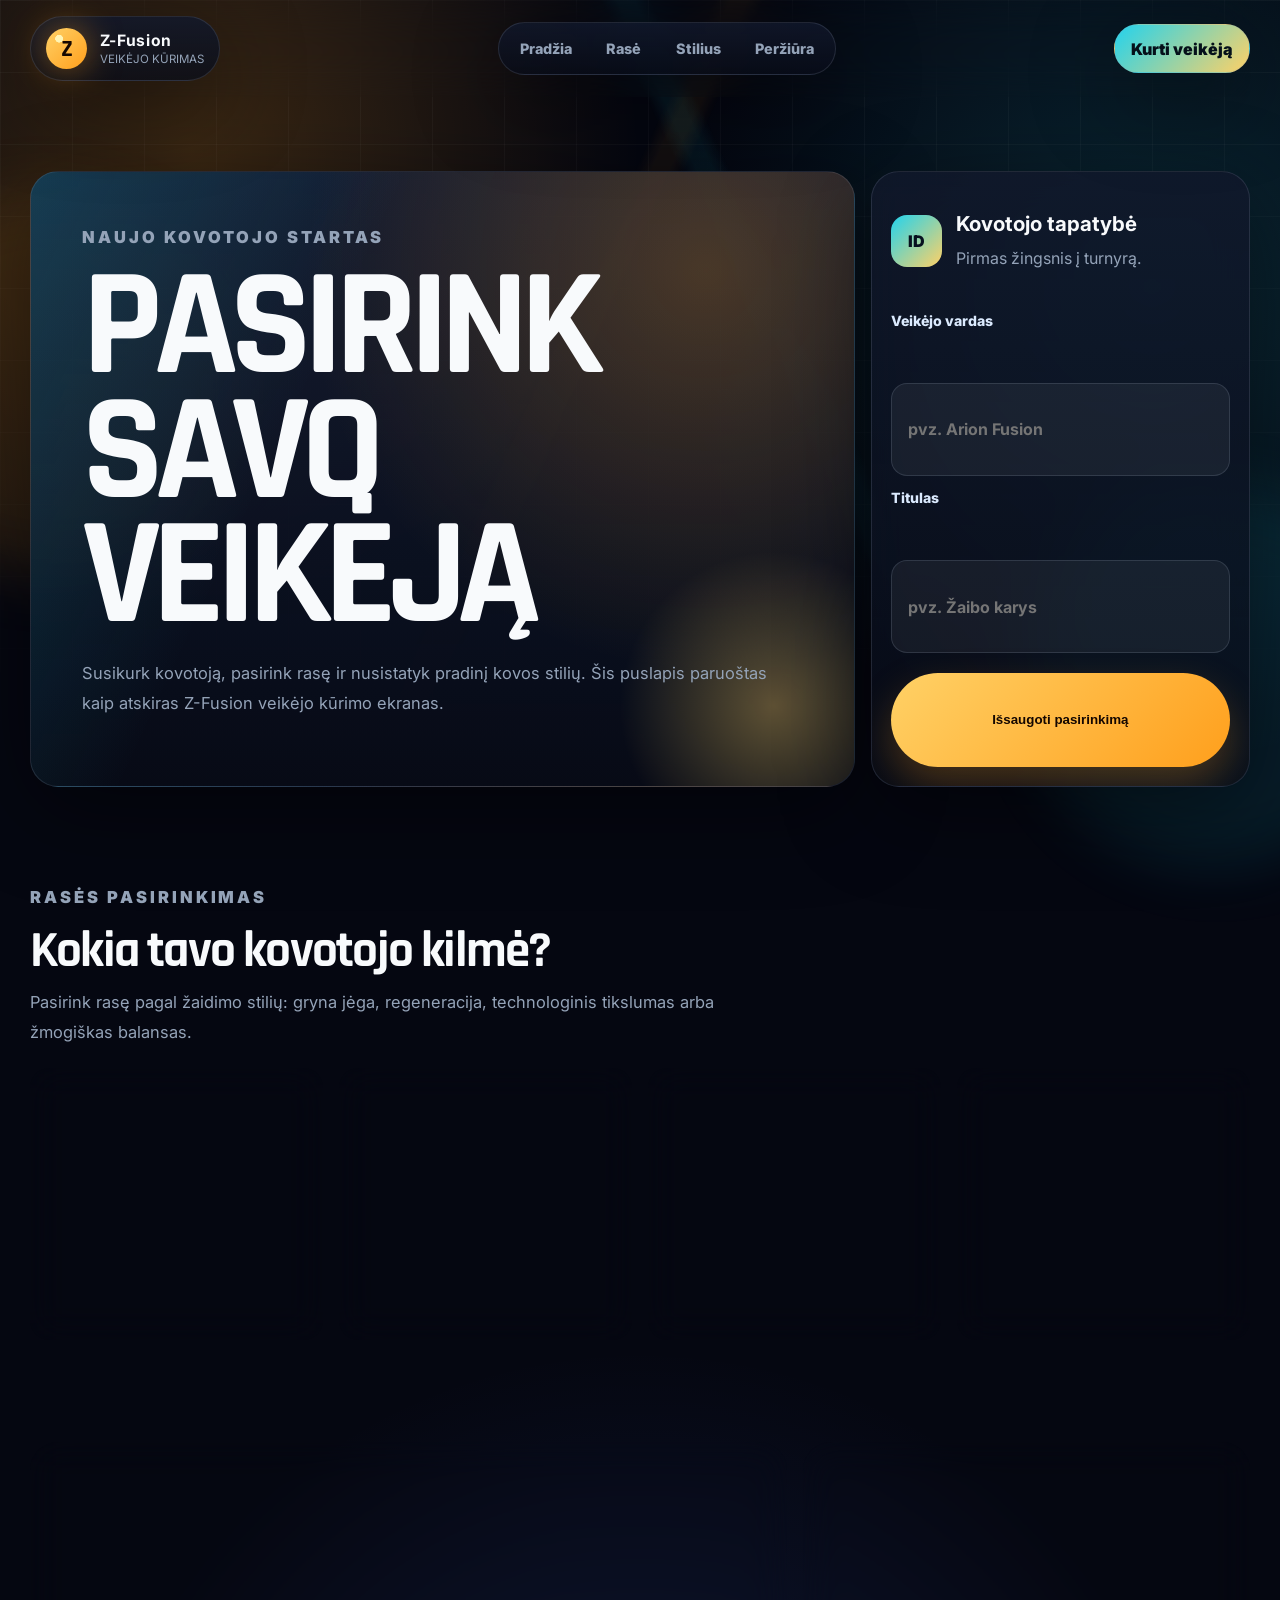
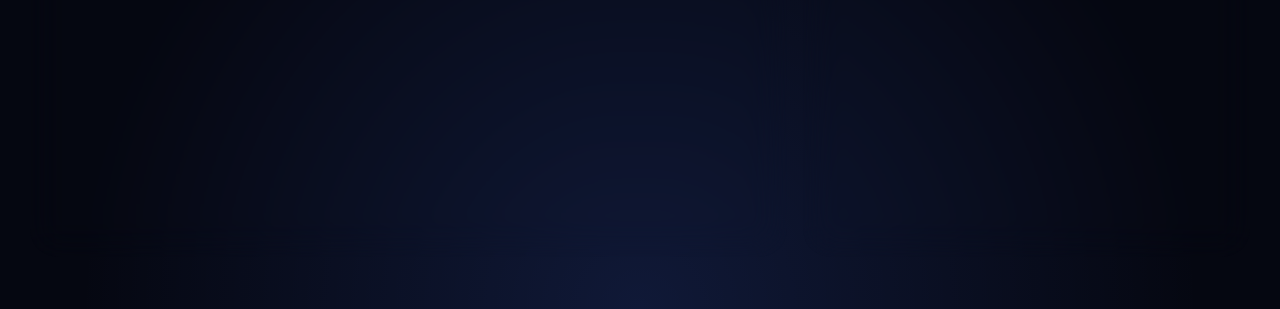
==== character.html @ c88808b3 "Add character selection page Co-authored-by: Adrijuszxc17 <Adrijuszxc17@users.noreply.github.com>" ====
<!DOCTYPE html>
<html lang="lt">
<head>
  <meta charset="UTF-8">
  <meta name="viewport" content="width=device-width, initial-scale=1.0">
  <title>Z-Fusion | Veikėjo pasirinkimas</title>
  <link rel="preconnect" href="https://fonts.googleapis.com">
  <link rel="preconnect" href="https://fonts.gstatic.com" crossorigin>
  <link href="https://fonts.googleapis.com/css2?family=Inter:wght@400;500;600;700;800;900&family=Rajdhani:wght@500;600;700&display=swap" rel="stylesheet">
  <link rel="stylesheet" href="styles.css">
</head>
<body>
  <div class="background-grid" aria-hidden="true"></div>
  <div class="energy-cloud energy-cloud-one" aria-hidden="true"></div>
  <div class="energy-cloud energy-cloud-two" aria-hidden="true"></div>

  <header class="topbar">
    <a class="brand" href="index.html" aria-label="Grįžti į Z-Fusion pradžią">
      <span class="brand-mark">Z</span>
      <span>
        <strong>Z-Fusion</strong>
        <small>Veikėjo kūrimas</small>
      </span>
    </a>

    <nav class="nav" aria-label="Veikėjo puslapio navigacija">
      <a href="index.html">Pradžia</a>
      <a href="#race">Rasė</a>
      <a href="#style">Stilius</a>
      <a href="#preview">Peržiūra</a>
    </nav>

    <a class="topbar-action" href="#race">Kurti veikėją</a>
  </header>

  <main>
    <section class="character-hero">
      <div class="character-copy">
        <p class="label">Naujo kovotojo startas</p>
        <h1>Pasirink savo veikėją</h1>
        <p>
          Susikurk kovotoją, pasirink rasę ir nusistatyk pradinį kovos stilių.
          Šis puslapis paruoštas kaip atskiras Z-Fusion veikėjo kūrimo ekranas.
        </p>
      </div>

      <form class="identity-card" action="#" method="post">
        <div class="form-heading">
          <span class="form-icon">ID</span>
          <div>
            <h3>Kovotojo tapatybė</h3>
            <p>Pirmas žingsnis į turnyrą.</p>
          </div>
        </div>

        <label for="fighter-name">Veikėjo vardas</label>
        <input id="fighter-name" name="fighter-name" type="text" placeholder="pvz. Arion Fusion" autocomplete="off">

        <label for="fighter-title">Titulas</label>
        <input id="fighter-title" name="fighter-title" type="text" placeholder="pvz. Žaibo karys" autocomplete="off">

        <button class="button button-primary" type="submit">Išsaugoti pasirinkimą</button>
      </form>
    </section>

    <section id="race" class="character-section">
      <div class="section-title compact">
        <p class="label">Rasės pasirinkimas</p>
        <h2>Kokia tavo kovotojo kilmė?</h2>
        <p>
          Pasirink rasę pagal žaidimo stilių: gryna jėga, regeneracija,
          technologinis tikslumas arba žmogiškas balansas.
        </p>
      </div>

      <div class="race-grid">
        <label class="choice-card saiyan-card">
          <input type="radio" name="race" value="saiyan" checked>
          <span class="choice-mark">S</span>
          <strong>Saiyan</strong>
          <small>Didelė galia, transformacijos ir agresyvus puolimas.</small>
        </label>

        <label class="choice-card namek-card">
          <input type="radio" name="race" value="namek">
          <span class="choice-mark">N</span>
          <strong>Namek</strong>
          <small>Regeneracija, strategija ir stabilus energijos valdymas.</small>
        </label>

        <label class="choice-card android-card">
          <input type="radio" name="race" value="android">
          <span class="choice-mark">A</span>
          <strong>Android</strong>
          <small>Technologinis tikslumas, ištvermė ir šaltas skaičiavimas.</small>
        </label>

        <label class="choice-card human-card">
          <input type="radio" name="race" value="human">
          <span class="choice-mark">H</span>
          <strong>Human</strong>
          <small>Balansas, greitas tobulėjimas ir lankstus kovos stilius.</small>
        </label>
      </div>
    </section>

    <section id="style" class="character-section split-section">
      <article class="style-panel">
        <div class="card-heading">
          <div>
            <p class="label">Kovos stilius</p>
            <h2>Pasirink taktiką</h2>
          </div>
          <span class="pill">Start build</span>
        </div>

        <div class="style-list">
          <label>
            <input type="radio" name="combat-style" value="power" checked>
            <span>
              <strong>Power striker</strong>
              <small>Maksimali žala ir greitas varžovo spaudimas.</small>
            </span>
          </label>

          <label>
            <input type="radio" name="combat-style" value="speed">
            <span>
              <strong>Speed breaker</strong>
              <small>Greitos atakos, išsisukimai ir kombinuoti smūgiai.</small>
            </span>
          </label>

          <label>
            <input type="radio" name="combat-style" value="energy">
            <span>
              <strong>Ki controller</strong>
              <small>Energijos bangos, apsauga ir tolimos distancijos kova.</small>
            </span>
          </label>
        </div>
      </article>

      <article id="preview" class="preview-panel">
        <p class="label">Profilio peržiūra</p>
        <div class="preview-avatar">Z</div>
        <h2>Fusion legenda</h2>
        <p>
          Pradinis kovotojo profilis bus paruoštas turnyrams, arenoms ir
          transformacijų progresui.
        </p>

        <dl class="preview-stats">
          <div>
            <dt>Pradinė galia</dt>
            <dd>7 500</dd>
          </div>
          <div>
            <dt>Ki rezervas</dt>
            <dd>82%</dd>
          </div>
          <div>
            <dt>Rangas</dt>
            <dd>Rookie</dd>
          </div>
        </dl>
      </article>
    </section>
  </main>
</body>
</html>
---- styles.css ----
:root {
  --bg: #050711;
  --panel: rgba(12, 18, 34, 0.82);
  --line: rgba(148, 163, 184, 0.18);
  --text: #f8fafc;
  --muted: #94a3b8;
  --orange: #ff9f1c;
  --gold: #ffd166;
  --cyan: #22d3ee;
  --blue: #4976ff;
  --red: #ff4d6d;
  --green: #31e981;
  --shadow: 0 24px 90px rgba(0, 0, 0, 0.46);
  --radius-lg: 28px;
  --radius-md: 20px;
}

* {
  box-sizing: border-box;
}

html {
  scroll-behavior: smooth;
}

body {
  min-height: 100vh;
  margin: 0;
  color: var(--text);
  font-family: "Inter", Arial, sans-serif;
  background:
    radial-gradient(circle at 15% 8%, rgba(255, 159, 28, 0.22), transparent 28rem),
    radial-gradient(circle at 90% 15%, rgba(34, 211, 238, 0.16), transparent 30rem),
    radial-gradient(circle at 50% 100%, rgba(73, 118, 255, 0.16), transparent 35rem),
    var(--bg);
  overflow-x: hidden;
}

body::selection {
  color: #0b1020;
  background: var(--gold);
}

a {
  color: inherit;
  text-decoration: none;
}

table {
  width: 100%;
  border-collapse: collapse;
}

.background-grid {
  position: fixed;
  inset: 0;
  z-index: -3;
  background-image:
    linear-gradient(rgba(255, 255, 255, 0.04) 1px, transparent 1px),
    linear-gradient(90deg, rgba(255, 255, 255, 0.04) 1px, transparent 1px);
  background-size: 72px 72px;
  mask-image: linear-gradient(to bottom, #000 0%, transparent 88%);
}

.background-grid::after {
  position: absolute;
  inset: 0;
  content: "";
  background:
    linear-gradient(115deg, transparent 0 42%, rgba(255, 159, 28, 0.08) 43% 44%, transparent 45% 100%),
    linear-gradient(65deg, transparent 0 60%, rgba(34, 211, 238, 0.09) 61% 62%, transparent 63% 100%);
}

.energy-cloud {
  position: fixed;
  z-index: -2;
  width: 24rem;
  height: 24rem;
  border-radius: 999px;
  filter: blur(32px);
  opacity: 0.54;
  pointer-events: none;
}

.energy-cloud-one {
  top: 12rem;
  left: -9rem;
  background: rgba(255, 159, 28, 0.24);
}

.energy-cloud-two {
  right: -8rem;
  bottom: 2rem;
  background: rgba(34, 211, 238, 0.2);
}

.topbar {
  position: sticky;
  top: 0;
  z-index: 20;
  display: grid;
  grid-template-columns: auto 1fr auto;
  gap: 1rem;
  align-items: center;
  width: min(1220px, calc(100% - 2rem));
  margin: 0 auto;
  padding: 1rem 0;
  backdrop-filter: blur(24px);
}

.brand,
.nav,
.topbar-action,
.scanner-card,
.stat-card,
.analytics-card,
.auth-card,
.identity-card,
.choice-card,
.style-panel,
.preview-panel,
.table-card {
  border: 1px solid var(--line);
  background: linear-gradient(180deg, rgba(17, 24, 43, 0.84), rgba(8, 12, 24, 0.76));
  box-shadow: var(--shadow);
  backdrop-filter: blur(18px);
}

.brand {
  display: inline-flex;
  align-items: center;
  gap: 0.8rem;
  padding: 0.7rem 0.95rem;
  border-radius: 999px;
}

.brand-mark {
  display: grid;
  width: 2.55rem;
  height: 2.55rem;
  place-items: center;
  color: #160800;
  font-family: "Rajdhani", "Inter", sans-serif;
  font-size: 1.45rem;
  font-weight: 700;
  background:
    radial-gradient(circle at 32% 26%, #fff5b5 0 9%, transparent 10%),
    linear-gradient(135deg, var(--gold), var(--orange));
  border-radius: 50%;
  box-shadow: 0 0 34px rgba(255, 159, 28, 0.5);
}

.brand strong,
.brand small {
  display: block;
}

.brand strong {
  font-size: 0.98rem;
  letter-spacing: 0.04em;
}

.brand small {
  margin-top: 0.1rem;
  color: var(--muted);
  font-size: 0.72rem;
  text-transform: uppercase;
}

.nav {
  justify-self: center;
  display: flex;
  gap: 0.25rem;
  padding: 0.35rem;
  border-radius: 999px;
}

.nav a {
  padding: 0.72rem 0.95rem;
  color: var(--muted);
  font-size: 0.9rem;
  font-weight: 800;
  border-radius: 999px;
  transition: 180ms ease;
}

.nav a:hover,
.nav a:focus-visible {
  color: var(--text);
  background: rgba(255, 255, 255, 0.08);
}

.topbar-action {
  padding: 0.82rem 1rem;
  color: #05101a;
  font-weight: 900;
  background: linear-gradient(135deg, var(--cyan), var(--gold));
  border-radius: 999px;
}

.hero-shell,
.auth-section,
.character-hero,
.character-section,
.panel-section,
.analytics-layout {
  width: min(1220px, calc(100% - 2rem));
  margin: 0 auto;
}

.hero-shell {
  display: grid;
  grid-template-columns: minmax(0, 1fr) minmax(340px, 0.48fr);
  gap: 1.25rem;
  align-items: stretch;
  padding: 4.6rem 0 3rem;
}

.hero-copy {
  position: relative;
  min-height: 35rem;
  padding: clamp(1.35rem, 4vw, 3.2rem);
  overflow: hidden;
  border: 1px solid var(--line);
  background:
    linear-gradient(115deg, rgba(255, 159, 28, 0.16), transparent 34%),
    radial-gradient(circle at 82% 18%, rgba(34, 211, 238, 0.22), transparent 25rem),
    linear-gradient(180deg, rgba(18, 27, 50, 0.94), rgba(8, 12, 24, 0.78));
  border-radius: var(--radius-lg);
  box-shadow: var(--shadow);
}

.hero-copy::before {
  position: absolute;
  top: -8rem;
  right: -8rem;
  width: 23rem;
  height: 23rem;
  content: "";
  background:
    radial-gradient(circle at 32% 30%, #fff1a8 0 5%, transparent 6%),
    radial-gradient(circle, rgba(255, 209, 102, 0.7), rgba(255, 159, 28, 0.22) 58%, transparent 62%);
  border-radius: 50%;
  box-shadow: 0 0 120px rgba(255, 159, 28, 0.26);
}

.hero-copy::after {
  position: absolute;
  right: 2rem;
  bottom: 2rem;
  width: 42%;
  height: 10rem;
  content: "";
  background:
    linear-gradient(135deg, transparent 0 18%, rgba(34, 211, 238, 0.35) 19% 21%, transparent 22% 100%),
    linear-gradient(45deg, transparent 0 48%, rgba(255, 159, 28, 0.38) 49% 51%, transparent 52% 100%);
  opacity: 0.8;
}

.label {
  margin: 0 0 0.85rem;
  color: var(--cyan);
  font-size: 0.78rem;
  font-weight: 900;
  letter-spacing: 0.18em;
  text-transform: uppercase;
}

h1,
h2,
h3,
p {
  margin-top: 0;
}

h1,
h2,
h3 {
  color: var(--text);
}

h1 {
  position: relative;
  z-index: 1;
  max-width: 860px;
  margin-bottom: 1.2rem;
  font-family: "Rajdhani", "Inter", sans-serif;
  font-size: clamp(4.6rem, 12vw, 9.5rem);
  font-weight: 700;
  letter-spacing: -0.06em;
  line-height: 0.82;
  text-transform: uppercase;
}

h2 {
  margin-bottom: 0.8rem;
  font-family: "Rajdhani", "Inter", sans-serif;
  font-size: clamp(2rem, 4vw, 3.9rem);
  font-weight: 700;
  letter-spacing: -0.035em;
  line-height: 0.95;
}

h3 {
  margin-bottom: 0.6rem;
  font-size: 1.28rem;
}

.hero-text,
.section-title p {
  position: relative;
  z-index: 1;
  max-width: 780px;
  color: var(--muted);
  font-size: 1.03rem;
  line-height: 1.8;
}

.hero-actions {
  position: relative;
  z-index: 1;
  display: flex;
  flex-wrap: wrap;
  gap: 0.9rem;
  margin-top: 2rem;
}

.button {
  display: inline-flex;
  align-items: center;
  justify-content: center;
  min-height: 3.35rem;
  padding: 0 1.2rem;
  font-weight: 900;
  border-radius: 999px;
  transition: 180ms ease;
}

.button:hover,
.button:focus-visible {
  transform: translateY(-3px);
}

.button-primary {
  color: #140700;
  background: linear-gradient(135deg, var(--gold), var(--orange));
  box-shadow: 0 18px 40px rgba(255, 159, 28, 0.26);
}

.button-ghost {
  color: var(--text);
  border: 1px solid rgba(34, 211, 238, 0.34);
  background: rgba(34, 211, 238, 0.08);
}

.scanner-card {
  display: grid;
  min-height: 35rem;
  padding: 1.2rem;
  border-radius: var(--radius-lg);
}

.scanner-header,
.scanner-meta {
  display: flex;
  justify-content: space-between;
  gap: 1rem;
}

.scanner-header span,
.scanner-meta span {
  color: var(--muted);
  font-size: 0.78rem;
  font-weight: 800;
  text-transform: uppercase;
}

.scanner-header strong,
.scanner-meta strong {
  display: block;
  margin-top: 0.25rem;
}

.scanner-core {
  position: relative;
  display: grid;
  min-height: 24rem;
  place-items: center;
  overflow: hidden;
  background:
    radial-gradient(circle, rgba(34, 211, 238, 0.12), transparent 58%),
    linear-gradient(rgba(255, 255, 255, 0.04) 1px, transparent 1px),
    linear-gradient(90deg, rgba(255, 255, 255, 0.04) 1px, transparent 1px);
  background-size: auto, 28px 28px, 28px 28px;
  border: 1px solid var(--line);
  border-radius: 24px;
}

.scanner-core::after {
  position: absolute;
  width: 2px;
  height: 48%;
  content: "";
  background: linear-gradient(to bottom, rgba(34, 211, 238, 0.95), transparent);
  transform-origin: bottom;
  animation: scan 5s linear infinite;
}

.radar-ring {
  position: absolute;
  border: 1px solid rgba(34, 211, 238, 0.26);
  border-radius: 50%;
}

.ring-one {
  width: 18rem;
  height: 18rem;
}

.ring-two {
  width: 12rem;
  height: 12rem;
  border-color: rgba(255, 159, 28, 0.32);
}

.ring-three {
  width: 6rem;
  height: 6rem;
}

.scanner-value {
  position: relative;
  z-index: 1;
  color: var(--gold);
  font-family: "Rajdhani", "Inter", sans-serif;
  font-size: 4.6rem;
  font-weight: 700;
  text-shadow: 0 0 34px rgba(255, 209, 102, 0.42);
}

.scanner-meta {
  align-items: end;
  padding-top: 1rem;
}

.auth-section {
  padding: 2.6rem 0 3.4rem;
}

.auth-grid {
  display: grid;
  grid-template-columns: repeat(2, minmax(0, 1fr));
  gap: 1rem;
}

.auth-card {
  position: relative;
  display: grid;
  gap: 0.85rem;
  padding: 1.2rem;
  overflow: hidden;
  border-radius: var(--radius-lg);
}

.auth-card::after {
  position: absolute;
  right: -4rem;
  bottom: -4rem;
  width: 13rem;
  height: 13rem;
  content: "";
  background: radial-gradient(circle, rgba(34, 211, 238, 0.18), transparent 68%);
  border-radius: 50%;
  pointer-events: none;
}

.auth-card-accent::after {
  background: radial-gradient(circle, rgba(255, 159, 28, 0.22), transparent 68%);
}

.form-heading {
  position: relative;
  z-index: 1;
  display: flex;
  gap: 0.9rem;
  align-items: center;
  margin-bottom: 0.45rem;
}

.form-heading p {
  margin: 0;
  color: var(--muted);
  line-height: 1.55;
}

.form-icon {
  display: grid;
  width: 3.2rem;
  height: 3.2rem;
  flex: 0 0 auto;
  place-items: center;
  color: #07111f;
  font-weight: 900;
  background: linear-gradient(135deg, var(--cyan), var(--gold));
  border-radius: 1rem;
}

.auth-card label {
  position: relative;
  z-index: 1;
  color: #dbeafe;
  font-size: 0.88rem;
  font-weight: 800;
}

.auth-card input[type="text"],
.auth-card input[type="email"],
.auth-card input[type="password"],
.identity-card input[type="text"] {
  position: relative;
  z-index: 1;
  width: 100%;
  min-height: 3.25rem;
  padding: 0 1rem;
  color: var(--text);
  font: inherit;
  font-weight: 700;
  outline: none;
  background: rgba(255, 255, 255, 0.055);
  border: 1px solid rgba(148, 163, 184, 0.2);
  border-radius: 16px;
  transition: 180ms ease;
}

.auth-card input::placeholder {
  color: rgba(148, 163, 184, 0.72);
}

.auth-card input:focus,
.identity-card input:focus {
  border-color: rgba(34, 211, 238, 0.72);
  box-shadow: 0 0 0 4px rgba(34, 211, 238, 0.12);
}

.form-row {
  position: relative;
  z-index: 1;
  display: flex;
  flex-wrap: wrap;
  justify-content: space-between;
  gap: 0.8rem;
  align-items: center;
  margin: 0.2rem 0 0.3rem;
}

.form-row a {
  color: var(--cyan);
  font-size: 0.88rem;
  font-weight: 900;
}

.check-option {
  display: inline-flex;
  gap: 0.5rem;
  align-items: center;
  color: var(--muted);
  cursor: pointer;
}

.check-option input {
  width: 1rem;
  height: 1rem;
  accent-color: var(--orange);
}

.auth-card .button {
  position: relative;
  z-index: 1;
  width: 100%;
  border: 0;
  cursor: pointer;
}

.character-hero {
  display: grid;
  grid-template-columns: minmax(0, 1fr) minmax(320px, 0.46fr);
  gap: 1rem;
  align-items: stretch;
  padding: 4.6rem 0 2.8rem;
}

.character-copy,
.identity-card {
  position: relative;
  overflow: hidden;
  border-radius: var(--radius-lg);
}

.character-copy {
  min-height: 29rem;
  padding: clamp(1.35rem, 4vw, 3.2rem);
  border: 1px solid var(--line);
  background:
    linear-gradient(115deg, rgba(34, 211, 238, 0.18), transparent 34%),
    radial-gradient(circle at 82% 16%, rgba(255, 159, 28, 0.24), transparent 25rem),
    linear-gradient(180deg, rgba(18, 27, 50, 0.94), rgba(8, 12, 24, 0.78));
  box-shadow: var(--shadow);
}

.character-copy::after {
  position: absolute;
  right: -6rem;
  bottom: -6rem;
  width: 22rem;
  height: 22rem;
  content: "";
  background: radial-gradient(circle, rgba(255, 209, 102, 0.35), transparent 62%);
  border-radius: 50%;
}

.character-copy p {
  position: relative;
  z-index: 1;
  max-width: 700px;
  color: var(--muted);
  font-size: 1.03rem;
  line-height: 1.8;
}

.identity-card {
  display: grid;
  gap: 0.85rem;
  padding: 1.2rem;
}

.identity-card label {
  color: #dbeafe;
  font-size: 0.88rem;
  font-weight: 800;
}

.identity-card .button {
  width: 100%;
  margin-top: 0.4rem;
  border: 0;
  cursor: pointer;
}

.character-section {
  padding: 3.2rem 0;
}

.race-grid {
  display: grid;
  grid-template-columns: repeat(4, minmax(0, 1fr));
  gap: 1rem;
}

.choice-card {
  position: relative;
  min-height: 17rem;
  padding: 1.15rem;
  overflow: hidden;
  border-radius: var(--radius-md);
  cursor: pointer;
  transition: 180ms ease;
}

.choice-card:hover,
.choice-card:focus-within {
  transform: translateY(-4px);
  border-color: rgba(34, 211, 238, 0.42);
}

.choice-card input {
  position: absolute;
  opacity: 0;
  pointer-events: none;
}

.choice-card::after {
  position: absolute;
  right: -4rem;
  bottom: -4rem;
  width: 13rem;
  height: 13rem;
  content: "";
  background: radial-gradient(circle, rgba(34, 211, 238, 0.18), transparent 68%);
  border-radius: 50%;
}

.saiyan-card::after {
  background: radial-gradient(circle, rgba(255, 159, 28, 0.26), transparent 68%);
}

.namek-card::after {
  background: radial-gradient(circle, rgba(49, 233, 129, 0.2), transparent 68%);
}

.android-card::after {
  background: radial-gradient(circle, rgba(73, 118, 255, 0.24), transparent 68%);
}

.human-card::after {
  background: radial-gradient(circle, rgba(255, 77, 109, 0.2), transparent 68%);
}

.choice-mark {
  position: relative;
  z-index: 1;
  display: grid;
  width: 4rem;
  height: 4rem;
  margin-bottom: 1.2rem;
  place-items: center;
  color: #07111f;
  font-family: "Rajdhani", "Inter", sans-serif;
  font-size: 2rem;
  font-weight: 700;
  background: linear-gradient(135deg, var(--cyan), var(--gold));
  border-radius: 1.2rem;
}

.choice-card strong,
.choice-card small {
  position: relative;
  z-index: 1;
  display: block;
}

.choice-card strong {
  margin-bottom: 0.5rem;
  font-size: 1.25rem;
}

.choice-card small {
  color: var(--muted);
  line-height: 1.65;
}

.choice-card:has(input:checked) {
  border-color: rgba(255, 209, 102, 0.72);
  box-shadow: 0 24px 90px rgba(255, 159, 28, 0.16);
}

.split-section {
  display: grid;
  grid-template-columns: minmax(0, 0.95fr) minmax(320px, 0.56fr);
  gap: 1rem;
}

.style-panel,
.preview-panel {
  padding: 1.2rem;
  border-radius: var(--radius-lg);
}

.style-list {
  display: grid;
  gap: 0.8rem;
}

.style-list label {
  display: grid;
  grid-template-columns: auto 1fr;
  gap: 0.75rem;
  align-items: start;
  padding: 0.95rem;
  background: rgba(255, 255, 255, 0.045);
  border: 1px solid var(--line);
  border-radius: 18px;
  cursor: pointer;
}

.style-list input {
  margin-top: 0.28rem;
  accent-color: var(--orange);
}

.style-list strong,
.style-list small {
  display: block;
}

.style-list strong {
  margin-bottom: 0.25rem;
}

.style-list small,
.preview-panel p {
  color: var(--muted);
  line-height: 1.7;
}

.preview-avatar {
  display: grid;
  width: 7.4rem;
  height: 7.4rem;
  margin-bottom: 1rem;
  place-items: center;
  color: #07111f;
  font-family: "Rajdhani", "Inter", sans-serif;
  font-size: 4.2rem;
  font-weight: 700;
  background:
    radial-gradient(circle at 34% 28%, #fff5b5 0 8%, transparent 9%),
    linear-gradient(135deg, var(--gold), var(--orange));
  border-radius: 2rem;
  box-shadow: 0 0 44px rgba(255, 159, 28, 0.32);
}

.preview-stats {
  display: grid;
  grid-template-columns: repeat(3, minmax(0, 1fr));
  gap: 0.65rem;
  margin: 1rem 0 0;
}

.preview-stats div {
  padding: 0.85rem;
  background: rgba(255, 255, 255, 0.045);
  border: 1px solid var(--line);
  border-radius: 16px;
}

.preview-stats dt {
  color: var(--muted);
  font-size: 0.72rem;
  font-weight: 900;
  text-transform: uppercase;
}

.preview-stats dd {
  margin: 0.25rem 0 0;
  font-weight: 900;
}

.panel-section {
  padding: 3.6rem 0;
}

.section-title {
  display: grid;
  grid-template-columns: minmax(0, 0.86fr) minmax(280px, 0.62fr);
  gap: 1.5rem;
  align-items: end;
  margin-bottom: 1.3rem;
}

.section-title.compact {
  display: block;
  max-width: 760px;
}

.stats-grid {
  display: grid;
  grid-template-columns: repeat(4, minmax(0, 1fr));
  gap: 1rem;
}

.stat-card {
  position: relative;
  min-height: 13.8rem;
  padding: 1.15rem;
  overflow: hidden;
  border-radius: var(--radius-md);
}

.stat-card::after {
  position: absolute;
  right: -3rem;
  bottom: -3rem;
  width: 10rem;
  height: 10rem;
  content: "";
  background: radial-gradient(circle, rgba(34, 211, 238, 0.2), transparent 68%);
  border-radius: 50%;
}

.stat-card.highlight::after {
  background: radial-gradient(circle, rgba(255, 159, 28, 0.24), transparent 68%);
}

.stat-card.danger::after {
  background: radial-gradient(circle, rgba(255, 77, 109, 0.22), transparent 68%);
}

.stat-icon,
.pill,
.status {
  display: inline-flex;
  align-items: center;
  justify-content: center;
  border-radius: 999px;
}

.stat-icon {
  width: 2.75rem;
  height: 2.75rem;
  margin-bottom: 1.6rem;
  color: #07111f;
  font-weight: 900;
  background: linear-gradient(135deg, var(--cyan), var(--gold));
}

.stat-card p {
  margin-bottom: 0.2rem;
  color: var(--muted);
  font-weight: 800;
}

.stat-card strong {
  display: block;
  margin-bottom: 0.35rem;
  font-family: "Rajdhani", "Inter", sans-serif;
  font-size: 3.25rem;
  line-height: 1;
}

.stat-card small {
  color: var(--muted);
}

.analytics-layout {
  display: grid;
  grid-template-columns: minmax(0, 0.95fr) minmax(360px, 0.75fr);
  gap: 1rem;
  padding: 0.8rem 0 3.8rem;
}

.analytics-card {
  padding: 1.2rem;
  border-radius: var(--radius-lg);
}

.card-heading {
  display: flex;
  justify-content: space-between;
  gap: 1rem;
  align-items: start;
  margin-bottom: 1.4rem;
}

.pill {
  padding: 0.45rem 0.72rem;
  color: var(--cyan);
  font-size: 0.72rem;
  font-weight: 900;
  text-transform: uppercase;
  border: 1px solid rgba(34, 211, 238, 0.34);
  background: rgba(34, 211, 238, 0.08);
}

.pill-red {
  color: #ffd3db;
  border-color: rgba(255, 77, 109, 0.34);
  background: rgba(255, 77, 109, 0.1);
}

.chart-bars {
  display: grid;
  gap: 1rem;
}

.bar-row {
  display: grid;
  grid-template-columns: 8.8rem 1fr 3.6rem;
  gap: 0.8rem;
  align-items: center;
}

.bar-row span,
.bar-row strong {
  font-size: 0.9rem;
  font-weight: 900;
}

.bar-row > span {
  color: var(--muted);
}

.bar-track {
  height: 0.8rem;
  overflow: hidden;
  background: rgba(148, 163, 184, 0.13);
  border-radius: 999px;
}

.bar-track span {
  display: block;
  width: var(--value);
  height: 100%;
  background: linear-gradient(90deg, var(--orange), var(--cyan));
  border-radius: inherit;
  box-shadow: 0 0 20px rgba(34, 211, 238, 0.32);
}

.map-shell {
  position: relative;
  min-height: 22.8rem;
  overflow: hidden;
  background:
    radial-gradient(circle at 28% 36%, rgba(255, 159, 28, 0.2), transparent 20%),
    radial-gradient(circle at 68% 52%, rgba(255, 77, 109, 0.2), transparent 22%),
    linear-gradient(rgba(255, 255, 255, 0.045) 1px, transparent 1px),
    linear-gradient(90deg, rgba(255, 255, 255, 0.045) 1px, transparent 1px),
    rgba(4, 9, 20, 0.62);
  background-size: auto, auto, 34px 34px, 34px 34px, auto;
  border: 1px solid var(--line);
  border-radius: 24px;
}

.zone {
  position: absolute;
  width: 0.85rem;
  height: 0.85rem;
  background: var(--gold);
  border-radius: 50%;
  box-shadow: 0 0 0 10px rgba(255, 209, 102, 0.12), 0 0 35px rgba(255, 209, 102, 0.7);
}

.zone-one {
  top: 34%;
  left: 23%;
}

.zone-two {
  top: 51%;
  right: 28%;
  background: var(--red);
  box-shadow: 0 0 0 10px rgba(255, 77, 109, 0.12), 0 0 35px rgba(255, 77, 109, 0.7);
}

.zone-three {
  right: 43%;
  bottom: 23%;
  background: var(--cyan);
  box-shadow: 0 0 0 10px rgba(34, 211, 238, 0.12), 0 0 35px rgba(34, 211, 238, 0.7);
}

.zone-label {
  position: absolute;
  padding: 0.42rem 0.62rem;
  color: var(--text);
  font-size: 0.75rem;
  font-weight: 900;
  background: rgba(5, 7, 17, 0.8);
  border: 1px solid var(--line);
  border-radius: 999px;
}

.label-one {
  top: 22%;
  left: 20%;
}

.label-two {
  top: 38%;
  right: 17%;
}

.label-three {
  right: 35%;
  bottom: 12%;
}

.status {
  padding: 0.42rem 0.62rem;
  font-size: 0.72rem;
  font-weight: 900;
  text-transform: uppercase;
}

.status.online {
  color: #c7ffe0;
  background: rgba(49, 233, 129, 0.12);
}

.status.danger {
  color: #ffd3db;
  background: rgba(255, 77, 109, 0.13);
}

.status.idle {
  color: #ffe7b1;
  background: rgba(255, 159, 28, 0.13);
}

.table-card {
  overflow: hidden;
  border-radius: var(--radius-md);
}

th,
td {
  padding: 1rem;
  text-align: left;
  border-bottom: 1px solid var(--line);
}

th {
  color: var(--muted);
  font-size: 0.76rem;
  font-weight: 900;
  letter-spacing: 0.08em;
  text-transform: uppercase;
  background: rgba(255, 255, 255, 0.045);
}

td {
  color: #dbeafe;
  font-weight: 700;
}

tbody tr:hover {
  background: rgba(34, 211, 238, 0.055);
}

tbody tr:last-child td {
  border-bottom: 0;
}

@keyframes scan {
  from {
    transform: rotate(0deg);
  }

  to {
    transform: rotate(360deg);
  }
}

@media (max-width: 1020px) {
  .topbar {
    grid-template-columns: 1fr;
  }

  .nav {
    justify-self: stretch;
    justify-content: center;
    flex-wrap: wrap;
    border-radius: 22px;
  }

  .topbar-action {
    justify-self: start;
  }

  .hero-shell,
  .auth-section,
  .character-hero,
  .character-section,
  .section-title,
  .analytics-layout,
  .split-section {
    grid-template-columns: 1fr;
  }

  .stats-grid,
  .auth-grid,
  .race-grid {
    grid-template-columns: repeat(2, minmax(0, 1fr));
  }
}

@media (max-width: 720px) {
  .topbar,
  .hero-shell,
  .auth-section,
  .character-hero,
  .character-section,
  .panel-section,
  .analytics-layout {
    width: min(100% - 1rem, 620px);
  }

  .hero-shell {
    padding-top: 2rem;
  }

  .hero-copy,
  .scanner-card {
    min-height: auto;
  }

  .stats-grid,
  .auth-grid,
  .race-grid,
  .preview-stats {
    grid-template-columns: 1fr;
  }

  .bar-row {
    grid-template-columns: 1fr;
  }

  .table-card {
    overflow-x: auto;
  }

  table {
    min-width: 760px;
  }
}

@media (max-width: 520px) {
  .brand {
    align-items: flex-start;
    border-radius: 22px;
  }

  .nav a,
  .topbar-action,
  .button {
    width: 100%;
    text-align: center;
  }

  .hero-actions {
    width: 100%;
  }

  h1 {
    font-size: clamp(3.4rem, 20vw, 5.4rem);
  }
}
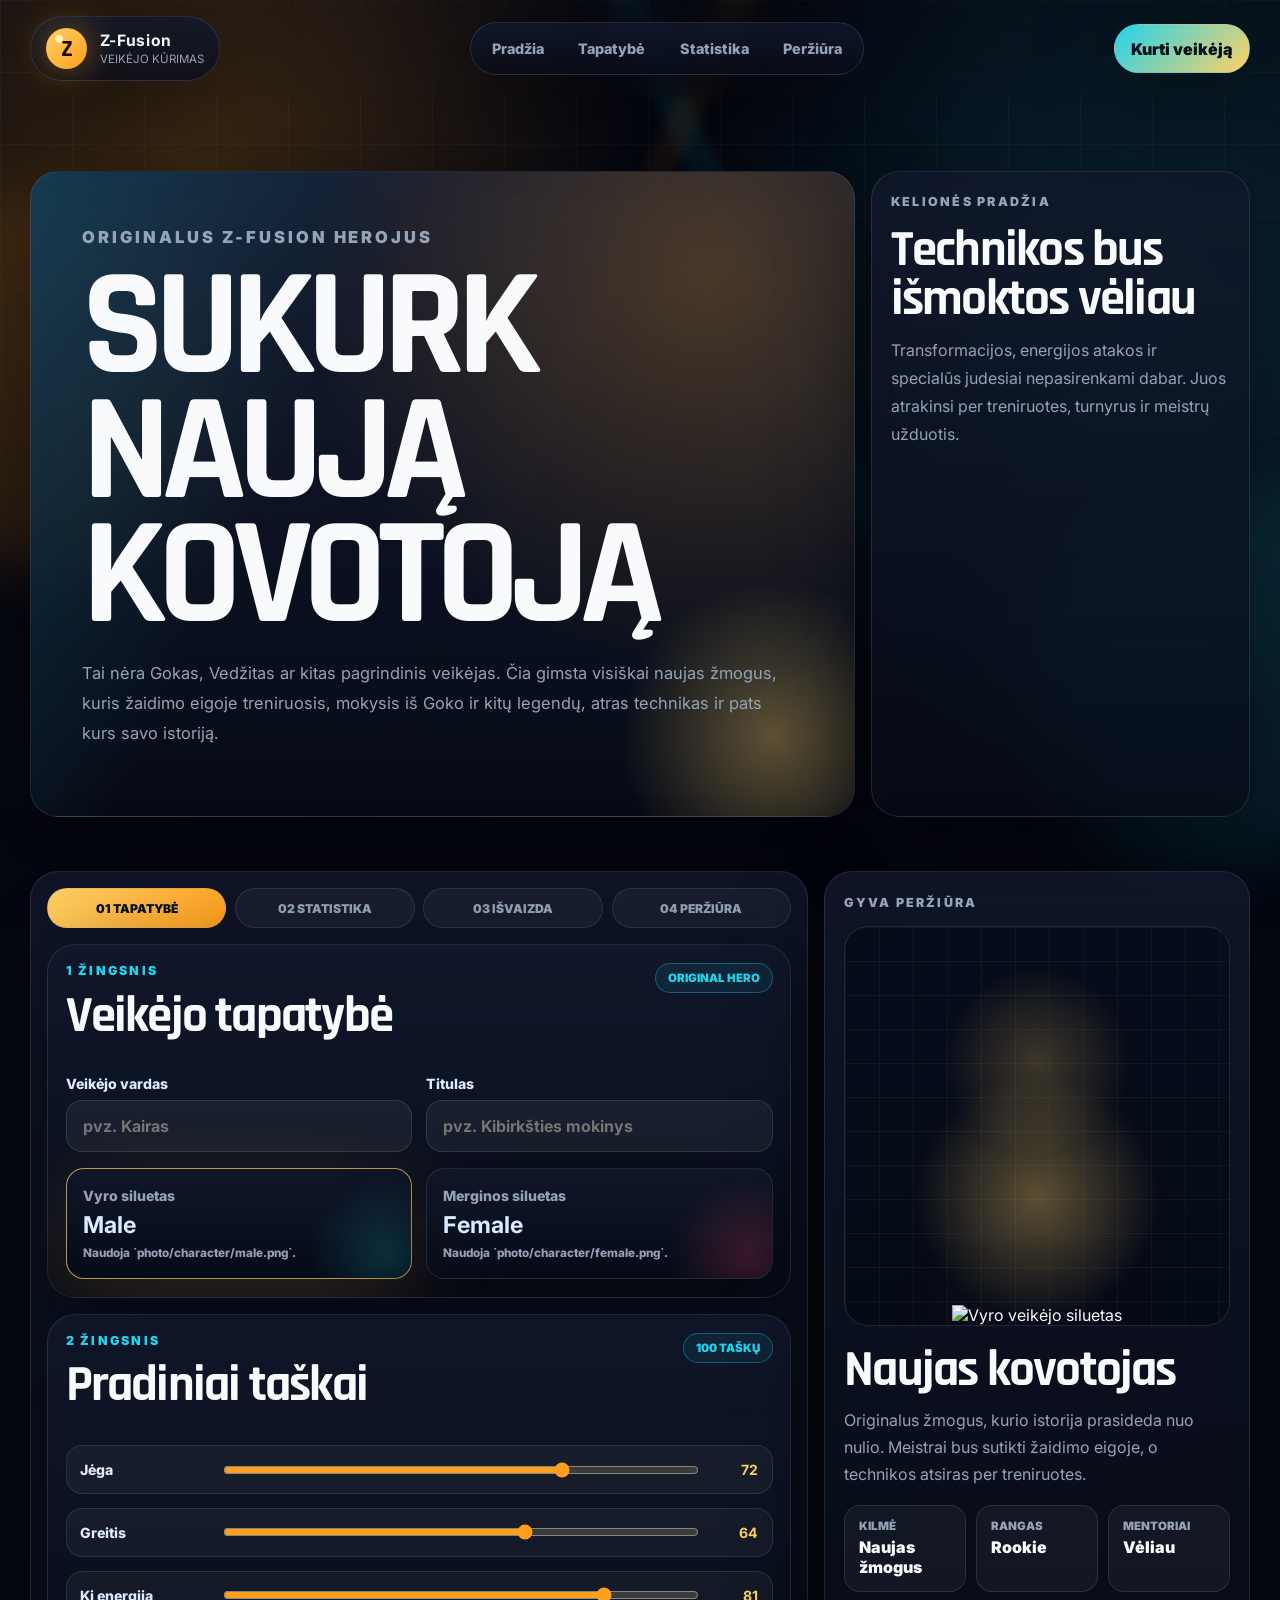
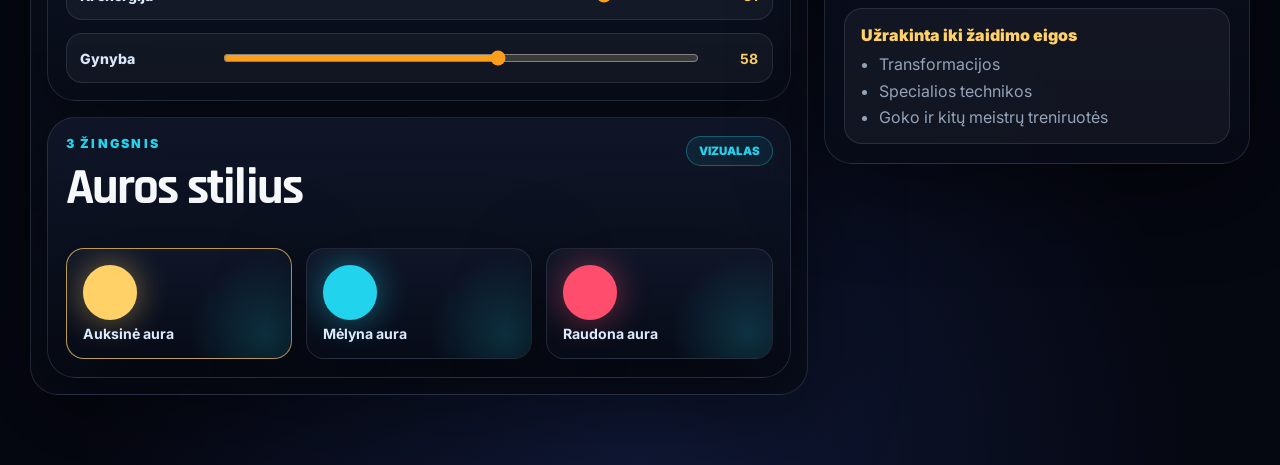
==== commit 651eafb0: "Redesign character creator for original hero Co-authored-by: Adrijuszxc17 <Adrijuszxc17@users.norepl" ====
--- a/character.html
+++ b/character.html
@@ -3,7 +3,7 @@
 <head>
   <meta charset="UTF-8">
   <meta name="viewport" content="width=device-width, initial-scale=1.0">
-  <title>Z-Fusion | Veikėjo pasirinkimas</title>
+  <title>Z-Fusion | Veikėjo kūrimas</title>
   <link rel="preconnect" href="https://fonts.googleapis.com">
   <link rel="preconnect" href="https://fonts.gstatic.com" crossorigin>
   <link href="https://fonts.googleapis.com/css2?family=Inter:wght@400;500;600;700;800;900&family=Rajdhani:wght@500;600;700&display=swap" rel="stylesheet">
@@ -23,148 +23,188 @@
       </span>
     </a>
 
-    <nav class="nav" aria-label="Veikėjo puslapio navigacija">
+    <nav class="nav" aria-label="Veikėjo kūrimo navigacija">
       <a href="index.html">Pradžia</a>
-      <a href="#race">Rasė</a>
-      <a href="#style">Stilius</a>
+      <a href="#identity">Tapatybė</a>
+      <a href="#stats">Statistika</a>
       <a href="#preview">Peržiūra</a>
     </nav>
 
-    <a class="topbar-action" href="#race">Kurti veikėją</a>
+    <a class="topbar-action" href="#creator">Kurti veikėją</a>
   </header>
 
   <main>
     <section class="character-hero">
       <div class="character-copy">
-        <p class="label">Naujo kovotojo startas</p>
-        <h1>Pasirink savo veikėją</h1>
+        <p class="label">Originalus Z-Fusion herojus</p>
+        <h1>Sukurk naują kovotoją</h1>
         <p>
-          Susikurk kovotoją, pasirink rasę ir nusistatyk pradinį kovos stilių.
-          Šis puslapis paruoštas kaip atskiras Z-Fusion veikėjo kūrimo ekranas.
+          Tai nėra Gokas, Vedžitas ar kitas pagrindinis veikėjas. Čia gimsta
+          visiškai naujas žmogus, kuris žaidimo eigoje treniruosis, mokysis iš
+          Goko ir kitų legendų, atras technikas ir pats kurs savo istoriją.
         </p>
       </div>
 
-      <form class="identity-card" action="#" method="post">
-        <div class="form-heading">
-          <span class="form-icon">ID</span>
-          <div>
-            <h3>Kovotojo tapatybė</h3>
-            <p>Pirmas žingsnis į turnyrą.</p>
-          </div>
+      <aside class="mentor-card">
+        <p class="label">Kelionės pradžia</p>
+        <h2>Technikos bus išmoktos vėliau</h2>
+        <p>
+          Transformacijos, energijos atakos ir specialūs judesiai nepasirenkami
+          dabar. Juos atrakinsi per treniruotes, turnyrus ir meistrų užduotis.
+        </p>
+      </aside>
+    </section>
+
+    <section id="creator" class="creator-shell">
+      <input class="gender-switch" id="gender-male" type="radio" name="gender-preview" checked>
+      <input class="gender-switch" id="gender-female" type="radio" name="gender-preview">
+
+      <form class="builder-form" action="#" method="post">
+        <div class="creation-steps" aria-label="Veikėjo kūrimo žingsniai">
+          <span class="active">01 Tapatybė</span>
+          <span>02 Statistika</span>
+          <span>03 Išvaizda</span>
+          <span>04 Peržiūra</span>
         </div>
 
-        <label for="fighter-name">Veikėjo vardas</label>
-        <input id="fighter-name" name="fighter-name" type="text" placeholder="pvz. Arion Fusion" autocomplete="off">
-
-        <label for="fighter-title">Titulas</label>
-        <input id="fighter-title" name="fighter-title" type="text" placeholder="pvz. Žaibo karys" autocomplete="off">
-
-        <button class="button button-primary" type="submit">Išsaugoti pasirinkimą</button>
+        <section id="identity" class="builder-panel">
+          <div class="card-heading">
+            <div>
+              <p class="label">1 žingsnis</p>
+              <h2>Veikėjo tapatybė</h2>
+            </div>
+            <span class="pill">Original hero</span>
+          </div>
+
+          <div class="form-grid">
+            <div>
+              <label for="fighter-name">Veikėjo vardas</label>
+              <input id="fighter-name" name="fighter-name" type="text" placeholder="pvz. Kairas" autocomplete="off">
+            </div>
+            <div>
+              <label for="fighter-title">Titulas</label>
+              <input id="fighter-title" name="fighter-title" type="text" placeholder="pvz. Kibirkšties mokinys" autocomplete="off">
+            </div>
+          </div>
+
+          <div class="gender-grid" aria-label="Lyties pasirinkimas">
+            <label class="gender-card male-card" for="gender-male">
+              <span>Vyro siluetas</span>
+              <strong>Male</strong>
+              <small>Naudoja `photo/character/male.png`.</small>
+            </label>
+
+            <label class="gender-card female-card" for="gender-female">
+              <span>Merginos siluetas</span>
+              <strong>Female</strong>
+              <small>Naudoja `photo/character/female.png`.</small>
+            </label>
+          </div>
+        </section>
+
+        <section id="stats" class="builder-panel">
+          <div class="card-heading">
+            <div>
+              <p class="label">2 žingsnis</p>
+              <h2>Pradiniai taškai</h2>
+            </div>
+            <span class="pill">100 taškų</span>
+          </div>
+
+          <div class="points-grid">
+            <label class="point-control">
+              <span>Jėga</span>
+              <input type="range" name="strength" min="0" max="100" value="72">
+              <strong>72</strong>
+            </label>
+
+            <label class="point-control">
+              <span>Greitis</span>
+              <input type="range" name="speed" min="0" max="100" value="64">
+              <strong>64</strong>
+            </label>
+
+            <label class="point-control">
+              <span>Ki energija</span>
+              <input type="range" name="ki" min="0" max="100" value="81">
+              <strong>81</strong>
+            </label>
+
+            <label class="point-control">
+              <span>Gynyba</span>
+              <input type="range" name="defense" min="0" max="100" value="58">
+              <strong>58</strong>
+            </label>
+          </div>
+        </section>
+
+        <section class="builder-panel">
+          <div class="card-heading">
+            <div>
+              <p class="label">3 žingsnis</p>
+              <h2>Auros stilius</h2>
+            </div>
+            <span class="pill">Vizualas</span>
+          </div>
+
+          <div class="aura-grid">
+            <label class="aura-card aura-gold">
+              <input type="radio" name="aura" value="gold" checked>
+              <span></span>
+              <strong>Auksinė aura</strong>
+            </label>
+            <label class="aura-card aura-blue">
+              <input type="radio" name="aura" value="blue">
+              <span></span>
+              <strong>Mėlyna aura</strong>
+            </label>
+            <label class="aura-card aura-red">
+              <input type="radio" name="aura" value="red">
+              <span></span>
+              <strong>Raudona aura</strong>
+            </label>
+          </div>
+        </section>
       </form>
-    </section>
-
-    <section id="race" class="character-section">
-      <div class="section-title compact">
-        <p class="label">Rasės pasirinkimas</p>
-        <h2>Kokia tavo kovotojo kilmė?</h2>
+
+      <aside id="preview" class="live-preview">
+        <p class="label">Gyva peržiūra</p>
+        <div class="silhouette-frame">
+          <div class="aura-ring"></div>
+          <img class="silhouette silhouette-male" src="photo/character/male.png" alt="Vyro veikėjo siluetas">
+          <img class="silhouette silhouette-female" src="photo/character/female.png" alt="Merginos veikėjo siluetas">
+        </div>
+
+        <h2>Naujas kovotojas</h2>
         <p>
-          Pasirink rasę pagal žaidimo stilių: gryna jėga, regeneracija,
-          technologinis tikslumas arba žmogiškas balansas.
-        </p>
-      </div>
-
-      <div class="race-grid">
-        <label class="choice-card saiyan-card">
-          <input type="radio" name="race" value="saiyan" checked>
-          <span class="choice-mark">S</span>
-          <strong>Saiyan</strong>
-          <small>Didelė galia, transformacijos ir agresyvus puolimas.</small>
-        </label>
-
-        <label class="choice-card namek-card">
-          <input type="radio" name="race" value="namek">
-          <span class="choice-mark">N</span>
-          <strong>Namek</strong>
-          <small>Regeneracija, strategija ir stabilus energijos valdymas.</small>
-        </label>
-
-        <label class="choice-card android-card">
-          <input type="radio" name="race" value="android">
-          <span class="choice-mark">A</span>
-          <strong>Android</strong>
-          <small>Technologinis tikslumas, ištvermė ir šaltas skaičiavimas.</small>
-        </label>
-
-        <label class="choice-card human-card">
-          <input type="radio" name="race" value="human">
-          <span class="choice-mark">H</span>
-          <strong>Human</strong>
-          <small>Balansas, greitas tobulėjimas ir lankstus kovos stilius.</small>
-        </label>
-      </div>
-    </section>
-
-    <section id="style" class="character-section split-section">
-      <article class="style-panel">
-        <div class="card-heading">
-          <div>
-            <p class="label">Kovos stilius</p>
-            <h2>Pasirink taktiką</h2>
-          </div>
-          <span class="pill">Start build</span>
-        </div>
-
-        <div class="style-list">
-          <label>
-            <input type="radio" name="combat-style" value="power" checked>
-            <span>
-              <strong>Power striker</strong>
-              <small>Maksimali žala ir greitas varžovo spaudimas.</small>
-            </span>
-          </label>
-
-          <label>
-            <input type="radio" name="combat-style" value="speed">
-            <span>
-              <strong>Speed breaker</strong>
-              <small>Greitos atakos, išsisukimai ir kombinuoti smūgiai.</small>
-            </span>
-          </label>
-
-          <label>
-            <input type="radio" name="combat-style" value="energy">
-            <span>
-              <strong>Ki controller</strong>
-              <small>Energijos bangos, apsauga ir tolimos distancijos kova.</small>
-            </span>
-          </label>
-        </div>
-      </article>
-
-      <article id="preview" class="preview-panel">
-        <p class="label">Profilio peržiūra</p>
-        <div class="preview-avatar">Z</div>
-        <h2>Fusion legenda</h2>
-        <p>
-          Pradinis kovotojo profilis bus paruoštas turnyrams, arenoms ir
-          transformacijų progresui.
+          Originalus žmogus, kurio istorija prasideda nuo nulio. Meistrai bus
+          sutikti žaidimo eigoje, o technikos atsiras per treniruotes.
         </p>
 
         <dl class="preview-stats">
           <div>
-            <dt>Pradinė galia</dt>
-            <dd>7 500</dd>
-          </div>
-          <div>
-            <dt>Ki rezervas</dt>
-            <dd>82%</dd>
+            <dt>Kilmė</dt>
+            <dd>Naujas žmogus</dd>
           </div>
           <div>
             <dt>Rangas</dt>
             <dd>Rookie</dd>
           </div>
+          <div>
+            <dt>Mentoriai</dt>
+            <dd>Vėliau</dd>
+          </div>
         </dl>
-      </article>
+
+        <div class="locked-list">
+          <span>Užrakinta iki žaidimo eigos</span>
+          <ul>
+            <li>Transformacijos</li>
+            <li>Specialios technikos</li>
+            <li>Goko ir kitų meistrų treniruotės</li>
+          </ul>
+        </div>
+      </aside>
     </section>
   </main>
 </body>
--- a/styles.css
+++ b/styles.css
@@ -115,10 +115,12 @@
 .stat-card,
 .analytics-card,
 .auth-card,
-.identity-card,
-.choice-card,
-.style-panel,
-.preview-panel,
+.mentor-card,
+.builder-form,
+.builder-panel,
+.gender-card,
+.aura-card,
+.live-preview,
 .table-card {
   border: 1px solid var(--line);
   background: linear-gradient(180deg, rgba(17, 24, 43, 0.84), rgba(8, 12, 24, 0.76));
@@ -201,7 +203,7 @@
 .hero-shell,
 .auth-section,
 .character-hero,
-.character-section,
+.creator-shell,
 .panel-section,
 .analytics-layout {
   width: min(1220px, calc(100% - 2rem));
@@ -516,7 +518,7 @@
 .auth-card input[type="text"],
 .auth-card input[type="email"],
 .auth-card input[type="password"],
-.identity-card input[type="text"] {
+.builder-form input[type="text"] {
   position: relative;
   z-index: 1;
   width: 100%;
@@ -537,7 +539,7 @@
 }
 
 .auth-card input:focus,
-.identity-card input:focus {
+.builder-form input:focus {
   border-color: rgba(34, 211, 238, 0.72);
   box-shadow: 0 0 0 4px rgba(34, 211, 238, 0.12);
 }
@@ -590,7 +592,10 @@
 }
 
 .character-copy,
-.identity-card {
+.mentor-card,
+.builder-form,
+.builder-panel,
+.live-preview {
   position: relative;
   overflow: hidden;
   border-radius: var(--radius-lg);
@@ -627,186 +632,261 @@
   line-height: 1.8;
 }
 
-.identity-card {
+.mentor-card {
+  padding: 1.2rem;
+}
+
+.mentor-card p {
+  color: var(--muted);
+  line-height: 1.75;
+}
+
+.creator-shell {
+  display: grid;
+  grid-template-columns: minmax(0, 0.95fr) minmax(340px, 0.52fr);
+  gap: 1rem;
+  align-items: start;
+  padding: 0.6rem 0 4.4rem;
+}
+
+.gender-switch {
+  position: absolute;
+  opacity: 0;
+  pointer-events: none;
+}
+
+.builder-form {
+  display: grid;
+  gap: 1rem;
+  padding: 1rem;
+}
+
+.creation-steps {
+  display: grid;
+  grid-template-columns: repeat(4, minmax(0, 1fr));
+  gap: 0.55rem;
+}
+
+.creation-steps span {
+  padding: 0.72rem 0.8rem;
+  color: var(--muted);
+  font-size: 0.76rem;
+  font-weight: 900;
+  text-align: center;
+  text-transform: uppercase;
+  background: rgba(255, 255, 255, 0.045);
+  border: 1px solid var(--line);
+  border-radius: 999px;
+}
+
+.creation-steps .active {
+  color: #07111f;
+  background: linear-gradient(135deg, var(--gold), var(--orange));
+}
+
+.builder-panel {
+  padding: 1.1rem;
+}
+
+.form-grid,
+.gender-grid,
+.points-grid,
+.aura-grid {
   display: grid;
   gap: 0.85rem;
-  padding: 1.2rem;
-}
-
-.identity-card label {
+}
+
+.form-grid {
+  grid-template-columns: repeat(2, minmax(0, 1fr));
+}
+
+.builder-form label {
   color: #dbeafe;
   font-size: 0.88rem;
   font-weight: 800;
 }
 
-.identity-card .button {
-  width: 100%;
-  margin-top: 0.4rem;
-  border: 0;
-  cursor: pointer;
-}
-
-.character-section {
-  padding: 3.2rem 0;
-}
-
-.race-grid {
-  display: grid;
-  grid-template-columns: repeat(4, minmax(0, 1fr));
-  gap: 1rem;
-}
-
-.choice-card {
-  position: relative;
-  min-height: 17rem;
-  padding: 1.15rem;
+.form-grid label,
+.form-grid input {
+  display: block;
+}
+
+.form-grid label {
+  margin-bottom: 0.45rem;
+}
+
+.gender-grid,
+.aura-grid {
+  grid-template-columns: repeat(2, minmax(0, 1fr));
+  margin-top: 1rem;
+}
+
+.gender-card,
+.aura-card {
+  position: relative;
+  display: grid;
+  gap: 0.35rem;
+  padding: 1rem;
   overflow: hidden;
-  border-radius: var(--radius-md);
+  border-radius: 18px;
   cursor: pointer;
   transition: 180ms ease;
 }
 
-.choice-card:hover,
-.choice-card:focus-within {
-  transform: translateY(-4px);
-  border-color: rgba(34, 211, 238, 0.42);
-}
-
-.choice-card input {
+.gender-card:hover,
+.gender-card:focus-visible,
+.aura-card:hover,
+.aura-card:focus-within {
+  transform: translateY(-3px);
+  border-color: rgba(34, 211, 238, 0.5);
+}
+
+.gender-card span,
+.gender-card small,
+.aura-card strong {
+  position: relative;
+  z-index: 1;
+}
+
+.gender-card span,
+.gender-card small {
+  color: var(--muted);
+  line-height: 1.5;
+}
+
+.gender-card strong {
+  position: relative;
+  z-index: 1;
+  font-size: 1.45rem;
+}
+
+.gender-card::after,
+.aura-card::after {
+  position: absolute;
+  right: -3.5rem;
+  bottom: -3.5rem;
+  width: 10rem;
+  height: 10rem;
+  content: "";
+  background: radial-gradient(circle, rgba(34, 211, 238, 0.18), transparent 68%);
+  border-radius: 50%;
+}
+
+.female-card::after {
+  background: radial-gradient(circle, rgba(255, 77, 109, 0.2), transparent 68%);
+}
+
+#gender-male:checked ~ .builder-form .male-card,
+#gender-female:checked ~ .builder-form .female-card {
+  border-color: rgba(255, 209, 102, 0.72);
+  box-shadow: 0 24px 90px rgba(255, 159, 28, 0.16);
+}
+
+.point-control {
+  display: grid;
+  grid-template-columns: 8rem 1fr 3rem;
+  gap: 0.8rem;
+  align-items: center;
+  padding: 0.85rem;
+  background: rgba(255, 255, 255, 0.045);
+  border: 1px solid var(--line);
+  border-radius: 16px;
+}
+
+.point-control input {
+  width: 100%;
+  accent-color: var(--orange);
+}
+
+.point-control strong {
+  color: var(--gold);
+  text-align: right;
+}
+
+.aura-grid {
+  grid-template-columns: repeat(3, minmax(0, 1fr));
+}
+
+.aura-card input {
   position: absolute;
   opacity: 0;
   pointer-events: none;
 }
 
-.choice-card::after {
+.aura-card span {
+  position: relative;
+  z-index: 1;
+  width: 3.4rem;
+  height: 3.4rem;
+  background: var(--gold);
+  border-radius: 50%;
+  box-shadow: 0 0 34px rgba(255, 209, 102, 0.48);
+}
+
+.aura-blue span {
+  background: var(--cyan);
+  box-shadow: 0 0 34px rgba(34, 211, 238, 0.48);
+}
+
+.aura-red span {
+  background: var(--red);
+  box-shadow: 0 0 34px rgba(255, 77, 109, 0.48);
+}
+
+.aura-card:has(input:checked) {
+  border-color: rgba(255, 209, 102, 0.72);
+}
+
+.live-preview {
+  position: sticky;
+  top: 6rem;
+  padding: 1.2rem;
+}
+
+.silhouette-frame {
+  position: relative;
+  display: grid;
+  min-height: 25rem;
+  margin-bottom: 1.2rem;
+  place-items: end center;
+  overflow: hidden;
+  background:
+    radial-gradient(circle at 50% 34%, rgba(255, 209, 102, 0.22), transparent 29%),
+    linear-gradient(rgba(255, 255, 255, 0.045) 1px, transparent 1px),
+    linear-gradient(90deg, rgba(255, 255, 255, 0.045) 1px, transparent 1px),
+    rgba(4, 9, 20, 0.62);
+  background-size: auto, 34px 34px, 34px 34px, auto;
+  border: 1px solid var(--line);
+  border-radius: 24px;
+}
+
+.aura-ring {
   position: absolute;
-  right: -4rem;
-  bottom: -4rem;
-  width: 13rem;
-  height: 13rem;
-  content: "";
-  background: radial-gradient(circle, rgba(34, 211, 238, 0.18), transparent 68%);
+  width: 16rem;
+  height: 16rem;
+  background: radial-gradient(circle, rgba(255, 209, 102, 0.35), transparent 68%);
   border-radius: 50%;
-}
-
-.saiyan-card::after {
-  background: radial-gradient(circle, rgba(255, 159, 28, 0.26), transparent 68%);
-}
-
-.namek-card::after {
-  background: radial-gradient(circle, rgba(49, 233, 129, 0.2), transparent 68%);
-}
-
-.android-card::after {
-  background: radial-gradient(circle, rgba(73, 118, 255, 0.24), transparent 68%);
-}
-
-.human-card::after {
-  background: radial-gradient(circle, rgba(255, 77, 109, 0.2), transparent 68%);
-}
-
-.choice-mark {
+  filter: blur(4px);
+}
+
+.silhouette {
   position: relative;
   z-index: 1;
-  display: grid;
-  width: 4rem;
-  height: 4rem;
-  margin-bottom: 1.2rem;
-  place-items: center;
-  color: #07111f;
-  font-family: "Rajdhani", "Inter", sans-serif;
-  font-size: 2rem;
-  font-weight: 700;
-  background: linear-gradient(135deg, var(--cyan), var(--gold));
-  border-radius: 1.2rem;
-}
-
-.choice-card strong,
-.choice-card small {
-  position: relative;
-  z-index: 1;
+  display: none;
+  max-width: min(74%, 17rem);
+  max-height: 23rem;
+  object-fit: contain;
+  filter: drop-shadow(0 0 36px rgba(255, 209, 102, 0.28));
+}
+
+#gender-male:checked ~ .live-preview .silhouette-male,
+#gender-female:checked ~ .live-preview .silhouette-female {
   display: block;
 }
 
-.choice-card strong {
-  margin-bottom: 0.5rem;
-  font-size: 1.25rem;
-}
-
-.choice-card small {
-  color: var(--muted);
-  line-height: 1.65;
-}
-
-.choice-card:has(input:checked) {
-  border-color: rgba(255, 209, 102, 0.72);
-  box-shadow: 0 24px 90px rgba(255, 159, 28, 0.16);
-}
-
-.split-section {
-  display: grid;
-  grid-template-columns: minmax(0, 0.95fr) minmax(320px, 0.56fr);
-  gap: 1rem;
-}
-
-.style-panel,
-.preview-panel {
-  padding: 1.2rem;
-  border-radius: var(--radius-lg);
-}
-
-.style-list {
-  display: grid;
-  gap: 0.8rem;
-}
-
-.style-list label {
-  display: grid;
-  grid-template-columns: auto 1fr;
-  gap: 0.75rem;
-  align-items: start;
-  padding: 0.95rem;
-  background: rgba(255, 255, 255, 0.045);
-  border: 1px solid var(--line);
-  border-radius: 18px;
-  cursor: pointer;
-}
-
-.style-list input {
-  margin-top: 0.28rem;
-  accent-color: var(--orange);
-}
-
-.style-list strong,
-.style-list small {
-  display: block;
-}
-
-.style-list strong {
-  margin-bottom: 0.25rem;
-}
-
-.style-list small,
-.preview-panel p {
+.live-preview p {
   color: var(--muted);
   line-height: 1.7;
-}
-
-.preview-avatar {
-  display: grid;
-  width: 7.4rem;
-  height: 7.4rem;
-  margin-bottom: 1rem;
-  place-items: center;
-  color: #07111f;
-  font-family: "Rajdhani", "Inter", sans-serif;
-  font-size: 4.2rem;
-  font-weight: 700;
-  background:
-    radial-gradient(circle at 34% 28%, #fff5b5 0 8%, transparent 9%),
-    linear-gradient(135deg, var(--gold), var(--orange));
-  border-radius: 2rem;
-  box-shadow: 0 0 44px rgba(255, 159, 28, 0.32);
 }
 
 .preview-stats {
@@ -833,6 +913,29 @@
 .preview-stats dd {
   margin: 0.25rem 0 0;
   font-weight: 900;
+}
+
+.locked-list {
+  margin-top: 1rem;
+  padding: 1rem;
+  background: rgba(255, 255, 255, 0.045);
+  border: 1px solid var(--line);
+  border-radius: 18px;
+}
+
+.locked-list span {
+  display: block;
+  margin-bottom: 0.6rem;
+  color: var(--gold);
+  font-weight: 900;
+}
+
+.locked-list ul {
+  display: grid;
+  gap: 0.4rem;
+  margin: 0;
+  padding-left: 1.1rem;
+  color: var(--muted);
 }
 
 .panel-section {
@@ -1149,16 +1252,16 @@
   .hero-shell,
   .auth-section,
   .character-hero,
-  .character-section,
+  .creator-shell,
   .section-title,
-  .analytics-layout,
-  .split-section {
+  .analytics-layout {
     grid-template-columns: 1fr;
   }
 
   .stats-grid,
   .auth-grid,
-  .race-grid {
+  .gender-grid,
+  .aura-grid {
     grid-template-columns: repeat(2, minmax(0, 1fr));
   }
 }
@@ -1168,7 +1271,7 @@
   .hero-shell,
   .auth-section,
   .character-hero,
-  .character-section,
+  .creator-shell,
   .panel-section,
   .analytics-layout {
     width: min(100% - 1rem, 620px);
@@ -1185,8 +1288,15 @@
 
   .stats-grid,
   .auth-grid,
-  .race-grid,
+  .creation-steps,
+  .form-grid,
+  .gender-grid,
+  .aura-grid,
   .preview-stats {
+    grid-template-columns: 1fr;
+  }
+
+  .point-control {
     grid-template-columns: 1fr;
   }
 
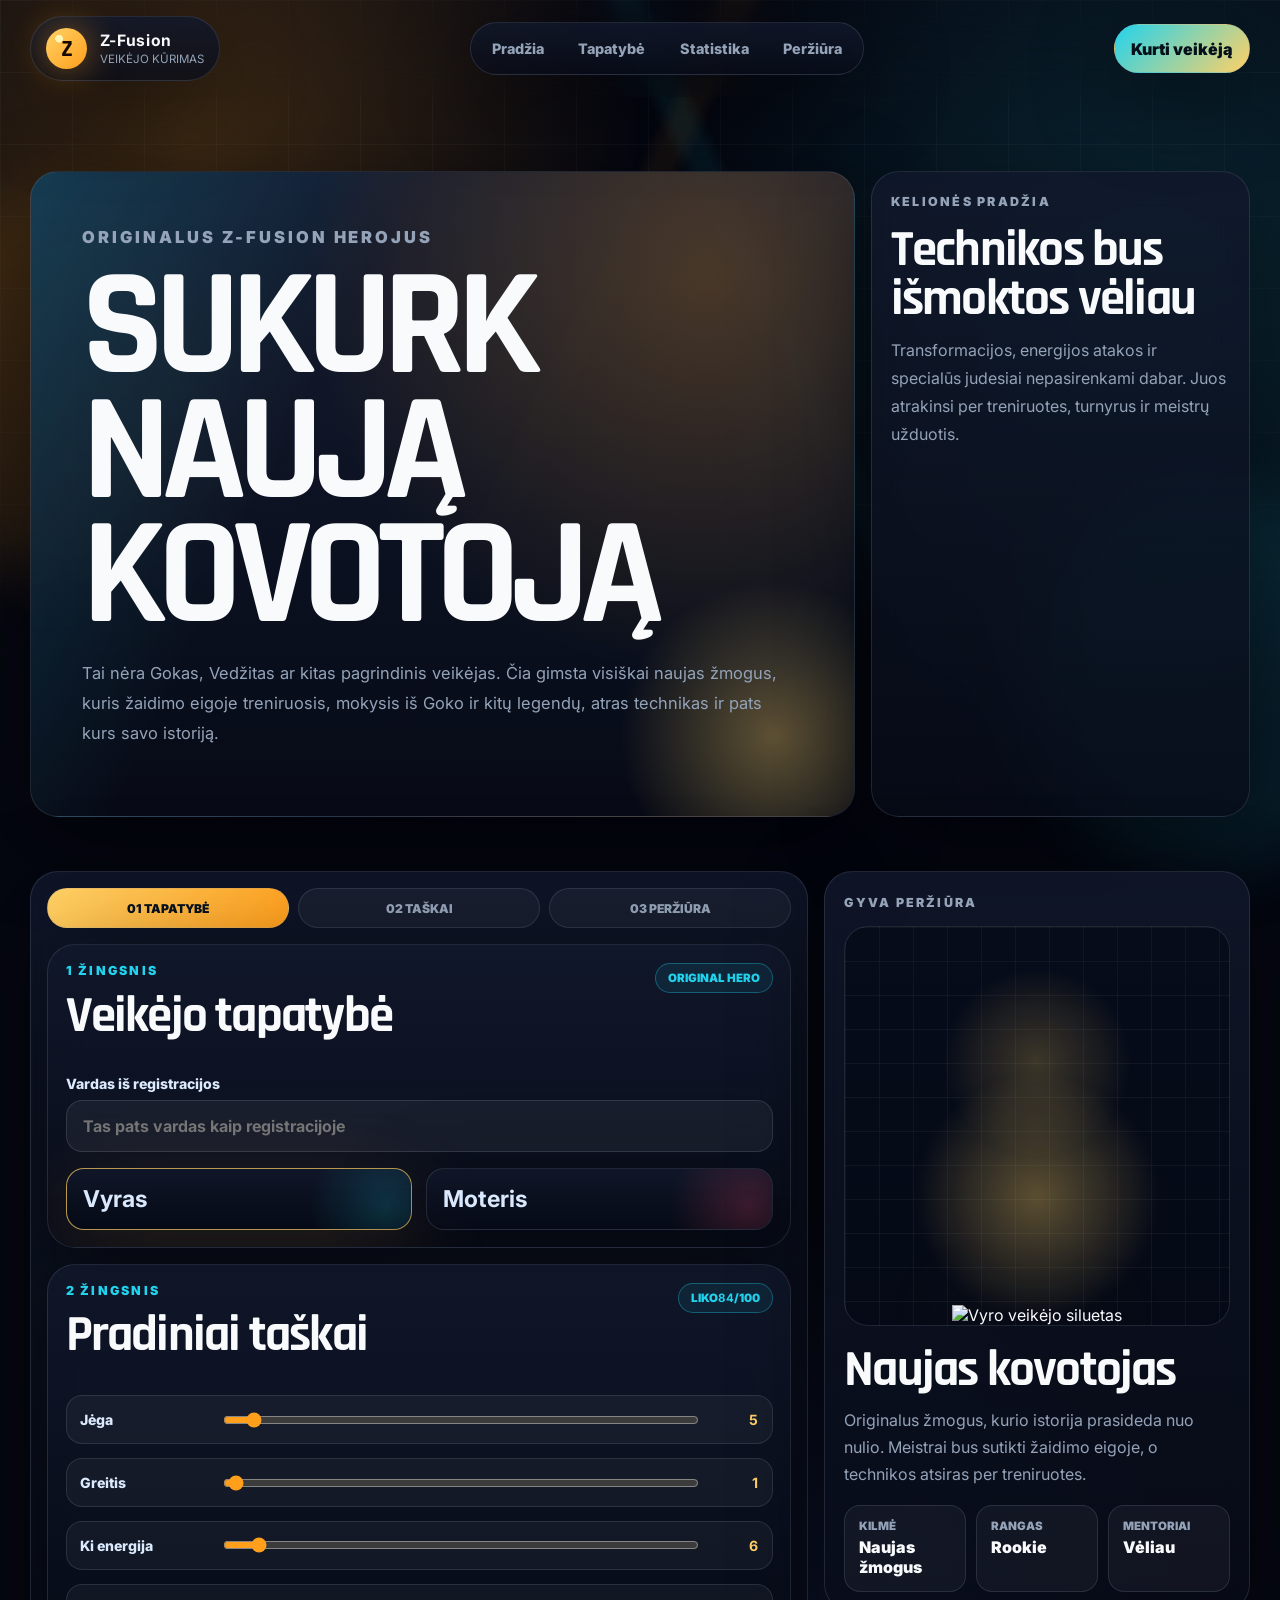
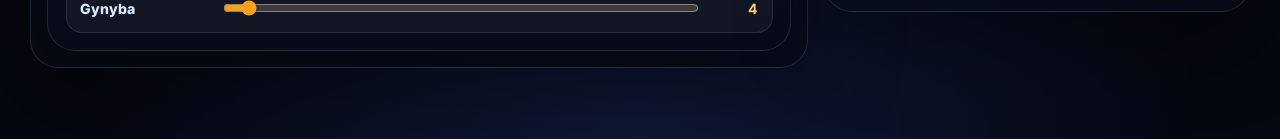
==== commit bf7057e7: "Simplify character creator and add point allocation Co-authored-by: Adrijuszxc17 <Adrijuszxc17@users" ====
--- a/character.html
+++ b/character.html
@@ -8,6 +8,7 @@
   <link rel="preconnect" href="https://fonts.gstatic.com" crossorigin>
   <link href="https://fonts.googleapis.com/css2?family=Inter:wght@400;500;600;700;800;900&family=Rajdhani:wght@500;600;700&display=swap" rel="stylesheet">
   <link rel="stylesheet" href="styles.css">
+  <script src="script.js" defer></script>
 </head>
 <body>
   <div class="background-grid" aria-hidden="true"></div>
@@ -62,9 +63,8 @@
       <form class="builder-form" action="#" method="post">
         <div class="creation-steps" aria-label="Veikėjo kūrimo žingsniai">
           <span class="active">01 Tapatybė</span>
-          <span>02 Statistika</span>
-          <span>03 Išvaizda</span>
-          <span>04 Peržiūra</span>
+          <span>02 Taškai</span>
+          <span>03 Peržiūra</span>
         </div>
 
         <section id="identity" class="builder-panel">
@@ -78,26 +78,18 @@
 
           <div class="form-grid">
             <div>
-              <label for="fighter-name">Veikėjo vardas</label>
-              <input id="fighter-name" name="fighter-name" type="text" placeholder="pvz. Kairas" autocomplete="off">
-            </div>
-            <div>
-              <label for="fighter-title">Titulas</label>
-              <input id="fighter-title" name="fighter-title" type="text" placeholder="pvz. Kibirkšties mokinys" autocomplete="off">
+              <label for="fighter-name">Vardas iš registracijos</label>
+              <input id="fighter-name" name="fighter-name" type="text" placeholder="Tas pats vardas kaip registracijoje" autocomplete="off">
             </div>
           </div>
 
           <div class="gender-grid" aria-label="Lyties pasirinkimas">
             <label class="gender-card male-card" for="gender-male">
-              <span>Vyro siluetas</span>
-              <strong>Male</strong>
-              <small>Naudoja `photo/character/male.png`.</small>
+              <strong>Vyras</strong>
             </label>
 
             <label class="gender-card female-card" for="gender-female">
-              <span>Merginos siluetas</span>
-              <strong>Female</strong>
-              <small>Naudoja `photo/character/female.png`.</small>
+              <strong>Moteris</strong>
             </label>
           </div>
         </section>
@@ -108,60 +100,32 @@
               <p class="label">2 žingsnis</p>
               <h2>Pradiniai taškai</h2>
             </div>
-            <span class="pill">100 taškų</span>
+            <span class="pill">Liko <strong id="remaining-points">84</strong>/100</span>
           </div>
 
           <div class="points-grid">
             <label class="point-control">
               <span>Jėga</span>
-              <input type="range" name="strength" min="0" max="100" value="72">
-              <strong>72</strong>
+              <input class="stat-range" type="range" name="strength" min="0" max="100" value="5" data-output="strength-value">
+              <strong id="strength-value">5</strong>
             </label>
 
             <label class="point-control">
               <span>Greitis</span>
-              <input type="range" name="speed" min="0" max="100" value="64">
-              <strong>64</strong>
+              <input class="stat-range" type="range" name="speed" min="0" max="100" value="1" data-output="speed-value">
+              <strong id="speed-value">1</strong>
             </label>
 
             <label class="point-control">
               <span>Ki energija</span>
-              <input type="range" name="ki" min="0" max="100" value="81">
-              <strong>81</strong>
+              <input class="stat-range" type="range" name="ki" min="0" max="100" value="6" data-output="ki-value">
+              <strong id="ki-value">6</strong>
             </label>
 
             <label class="point-control">
               <span>Gynyba</span>
-              <input type="range" name="defense" min="0" max="100" value="58">
-              <strong>58</strong>
-            </label>
-          </div>
-        </section>
-
-        <section class="builder-panel">
-          <div class="card-heading">
-            <div>
-              <p class="label">3 žingsnis</p>
-              <h2>Auros stilius</h2>
-            </div>
-            <span class="pill">Vizualas</span>
-          </div>
-
-          <div class="aura-grid">
-            <label class="aura-card aura-gold">
-              <input type="radio" name="aura" value="gold" checked>
-              <span></span>
-              <strong>Auksinė aura</strong>
-            </label>
-            <label class="aura-card aura-blue">
-              <input type="radio" name="aura" value="blue">
-              <span></span>
-              <strong>Mėlyna aura</strong>
-            </label>
-            <label class="aura-card aura-red">
-              <input type="radio" name="aura" value="red">
-              <span></span>
-              <strong>Raudona aura</strong>
+              <input class="stat-range" type="range" name="defense" min="0" max="100" value="4" data-output="defense-value">
+              <strong id="defense-value">4</strong>
             </label>
           </div>
         </section>
@@ -170,7 +134,7 @@
       <aside id="preview" class="live-preview">
         <p class="label">Gyva peržiūra</p>
         <div class="silhouette-frame">
-          <div class="aura-ring"></div>
+          <div class="energy-halo"></div>
           <img class="silhouette silhouette-male" src="photo/character/male.png" alt="Vyro veikėjo siluetas">
           <img class="silhouette silhouette-female" src="photo/character/female.png" alt="Merginos veikėjo siluetas">
         </div>
@@ -196,14 +160,6 @@
           </div>
         </dl>
 
-        <div class="locked-list">
-          <span>Užrakinta iki žaidimo eigos</span>
-          <ul>
-            <li>Transformacijos</li>
-            <li>Specialios technikos</li>
-            <li>Goko ir kitų meistrų treniruotės</li>
-          </ul>
-        </div>
       </aside>
     </section>
   </main>
--- a/styles.css
+++ b/styles.css
@@ -119,7 +119,6 @@
 .builder-form,
 .builder-panel,
 .gender-card,
-.aura-card,
 .live-preview,
 .table-card {
   border: 1px solid var(--line);
@@ -663,7 +662,7 @@
 
 .creation-steps {
   display: grid;
-  grid-template-columns: repeat(4, minmax(0, 1fr));
+  grid-template-columns: repeat(3, minmax(0, 1fr));
   gap: 0.55rem;
 }
 
@@ -690,14 +689,13 @@
 
 .form-grid,
 .gender-grid,
-.points-grid,
-.aura-grid {
+.points-grid {
   display: grid;
   gap: 0.85rem;
 }
 
 .form-grid {
-  grid-template-columns: repeat(2, minmax(0, 1fr));
+  grid-template-columns: 1fr;
 }
 
 .builder-form label {
@@ -715,14 +713,12 @@
   margin-bottom: 0.45rem;
 }
 
-.gender-grid,
-.aura-grid {
+.gender-grid {
   grid-template-columns: repeat(2, minmax(0, 1fr));
   margin-top: 1rem;
 }
 
-.gender-card,
-.aura-card {
+.gender-card {
   position: relative;
   display: grid;
   gap: 0.35rem;
@@ -734,34 +730,21 @@
 }
 
 .gender-card:hover,
-.gender-card:focus-visible,
-.aura-card:hover,
-.aura-card:focus-within {
+.gender-card:focus-visible {
   transform: translateY(-3px);
   border-color: rgba(34, 211, 238, 0.5);
 }
 
-.gender-card span,
-.gender-card small,
-.aura-card strong {
+.gender-card strong {
   position: relative;
   z-index: 1;
 }
 
-.gender-card span,
-.gender-card small {
-  color: var(--muted);
-  line-height: 1.5;
-}
-
 .gender-card strong {
-  position: relative;
-  z-index: 1;
   font-size: 1.45rem;
 }
 
-.gender-card::after,
-.aura-card::after {
+.gender-card::after {
   position: absolute;
   right: -3.5rem;
   bottom: -3.5rem;
@@ -801,40 +784,6 @@
 .point-control strong {
   color: var(--gold);
   text-align: right;
-}
-
-.aura-grid {
-  grid-template-columns: repeat(3, minmax(0, 1fr));
-}
-
-.aura-card input {
-  position: absolute;
-  opacity: 0;
-  pointer-events: none;
-}
-
-.aura-card span {
-  position: relative;
-  z-index: 1;
-  width: 3.4rem;
-  height: 3.4rem;
-  background: var(--gold);
-  border-radius: 50%;
-  box-shadow: 0 0 34px rgba(255, 209, 102, 0.48);
-}
-
-.aura-blue span {
-  background: var(--cyan);
-  box-shadow: 0 0 34px rgba(34, 211, 238, 0.48);
-}
-
-.aura-red span {
-  background: var(--red);
-  box-shadow: 0 0 34px rgba(255, 77, 109, 0.48);
-}
-
-.aura-card:has(input:checked) {
-  border-color: rgba(255, 209, 102, 0.72);
 }
 
 .live-preview {
@@ -860,7 +809,7 @@
   border-radius: 24px;
 }
 
-.aura-ring {
+.energy-halo {
   position: absolute;
   width: 16rem;
   height: 16rem;
@@ -913,29 +862,6 @@
 .preview-stats dd {
   margin: 0.25rem 0 0;
   font-weight: 900;
-}
-
-.locked-list {
-  margin-top: 1rem;
-  padding: 1rem;
-  background: rgba(255, 255, 255, 0.045);
-  border: 1px solid var(--line);
-  border-radius: 18px;
-}
-
-.locked-list span {
-  display: block;
-  margin-bottom: 0.6rem;
-  color: var(--gold);
-  font-weight: 900;
-}
-
-.locked-list ul {
-  display: grid;
-  gap: 0.4rem;
-  margin: 0;
-  padding-left: 1.1rem;
-  color: var(--muted);
 }
 
 .panel-section {
@@ -1260,8 +1186,7 @@
 
   .stats-grid,
   .auth-grid,
-  .gender-grid,
-  .aura-grid {
+  .gender-grid {
     grid-template-columns: repeat(2, minmax(0, 1fr));
   }
 }
@@ -1291,7 +1216,6 @@
   .creation-steps,
   .form-grid,
   .gender-grid,
-  .aura-grid,
   .preview-stats {
     grid-template-columns: 1fr;
   }
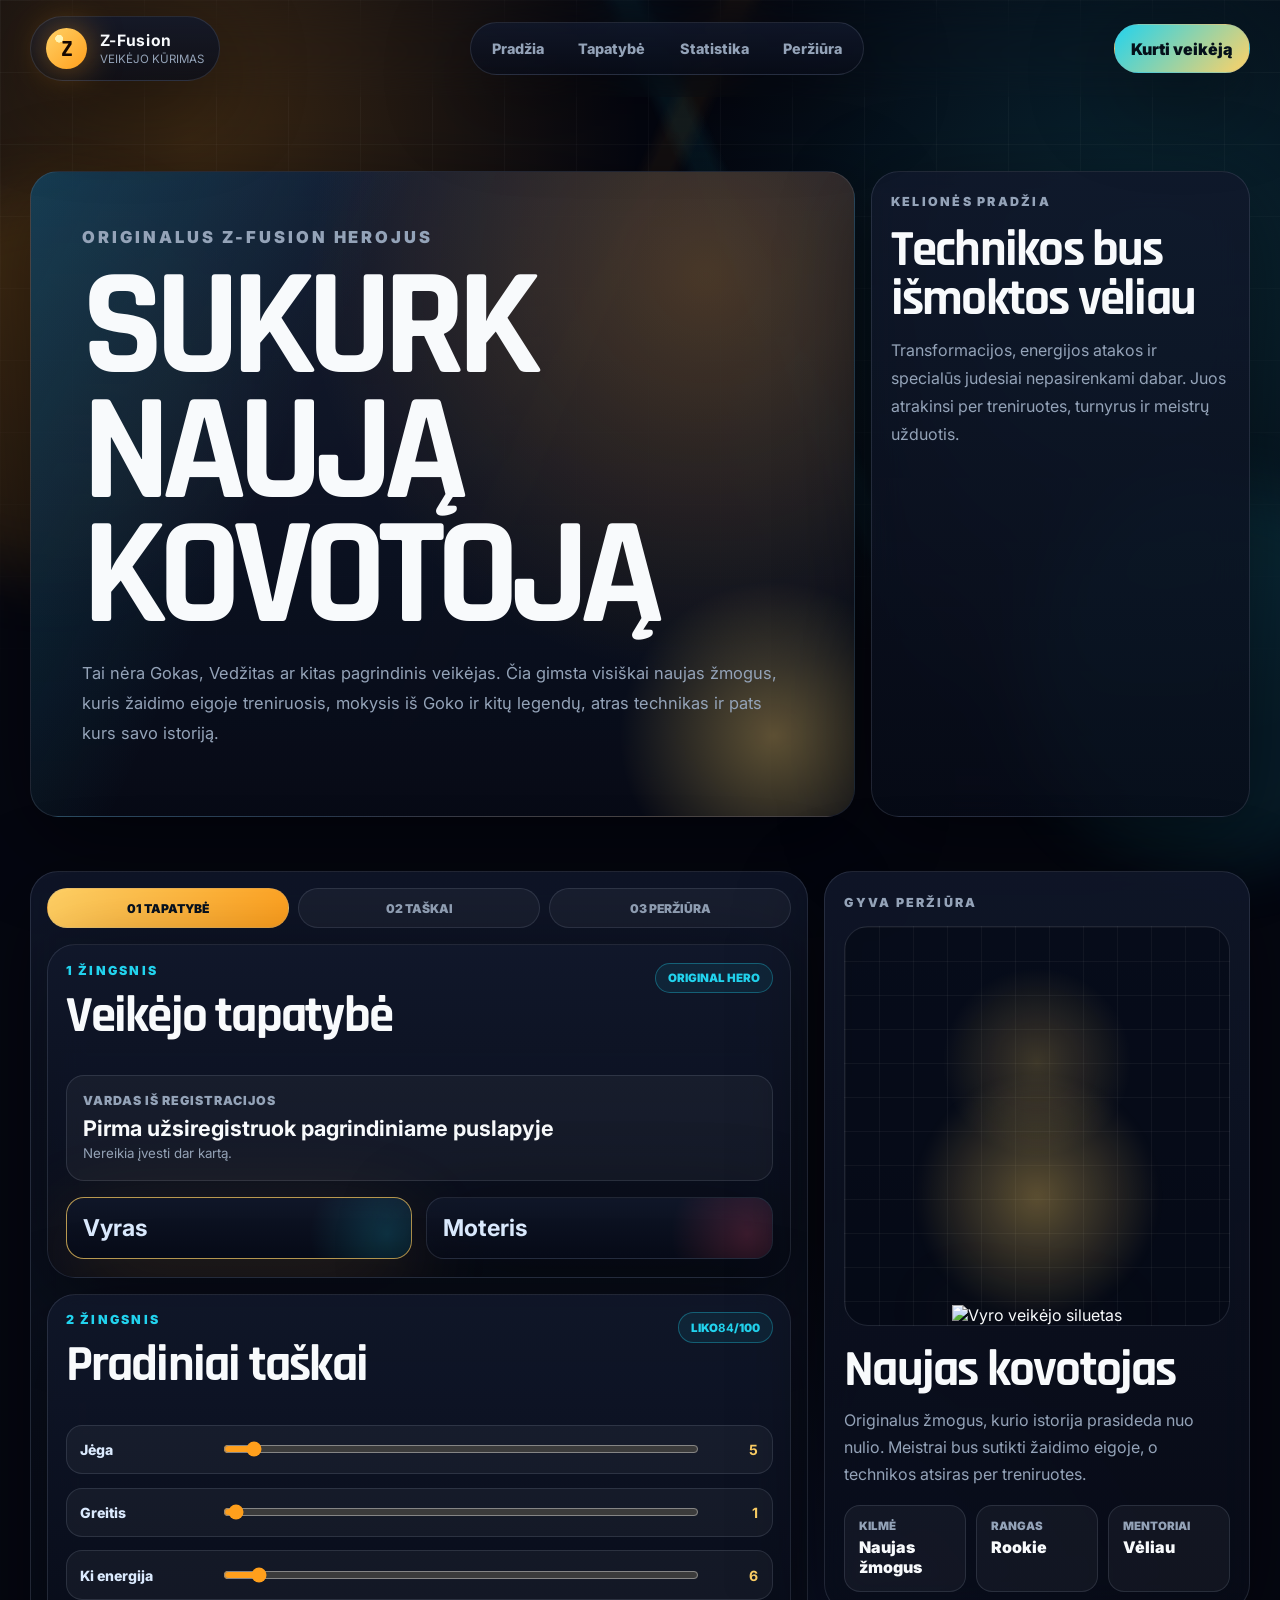
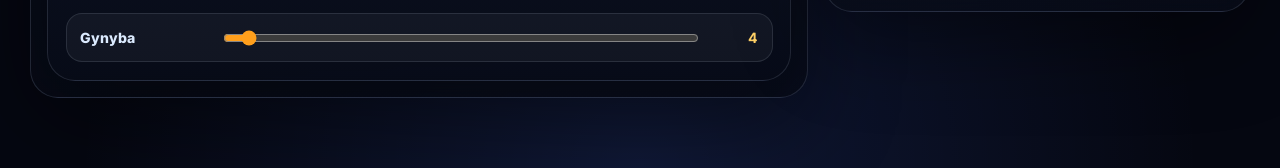
==== commit 75bffe3c: "Display character name from registration Co-authored-by: Adrijuszxc17 <Adrijuszxc17@users.noreply.gi" ====
--- a/character.html
+++ b/character.html
@@ -77,9 +77,11 @@
           </div>
 
           <div class="form-grid">
-            <div>
-              <label for="fighter-name">Vardas iš registracijos</label>
-              <input id="fighter-name" name="fighter-name" type="text" placeholder="Tas pats vardas kaip registracijoje" autocomplete="off">
+            <div class="registered-name-card">
+              <span>Vardas iš registracijos</span>
+              <strong id="fighter-name-display">Vardas bus įkeltas po registracijos</strong>
+              <small>Nereikia įvesti dar kartą.</small>
+              <input id="fighter-name" name="fighter-name" type="hidden">
             </div>
           </div>
 
--- a/styles.css
+++ b/styles.css
@@ -698,6 +698,35 @@
   grid-template-columns: 1fr;
 }
 
+.registered-name-card {
+  padding: 1rem;
+  background: rgba(255, 255, 255, 0.045);
+  border: 1px solid var(--line);
+  border-radius: 18px;
+}
+
+.registered-name-card span,
+.registered-name-card small {
+  display: block;
+  color: var(--muted);
+  line-height: 1.5;
+}
+
+.registered-name-card span {
+  margin-bottom: 0.25rem;
+  font-size: 0.78rem;
+  font-weight: 900;
+  letter-spacing: 0.08em;
+  text-transform: uppercase;
+}
+
+.registered-name-card strong {
+  display: block;
+  margin-bottom: 0.2rem;
+  color: var(--text);
+  font-size: 1.35rem;
+}
+
 .builder-form label {
   color: #dbeafe;
   font-size: 0.88rem;
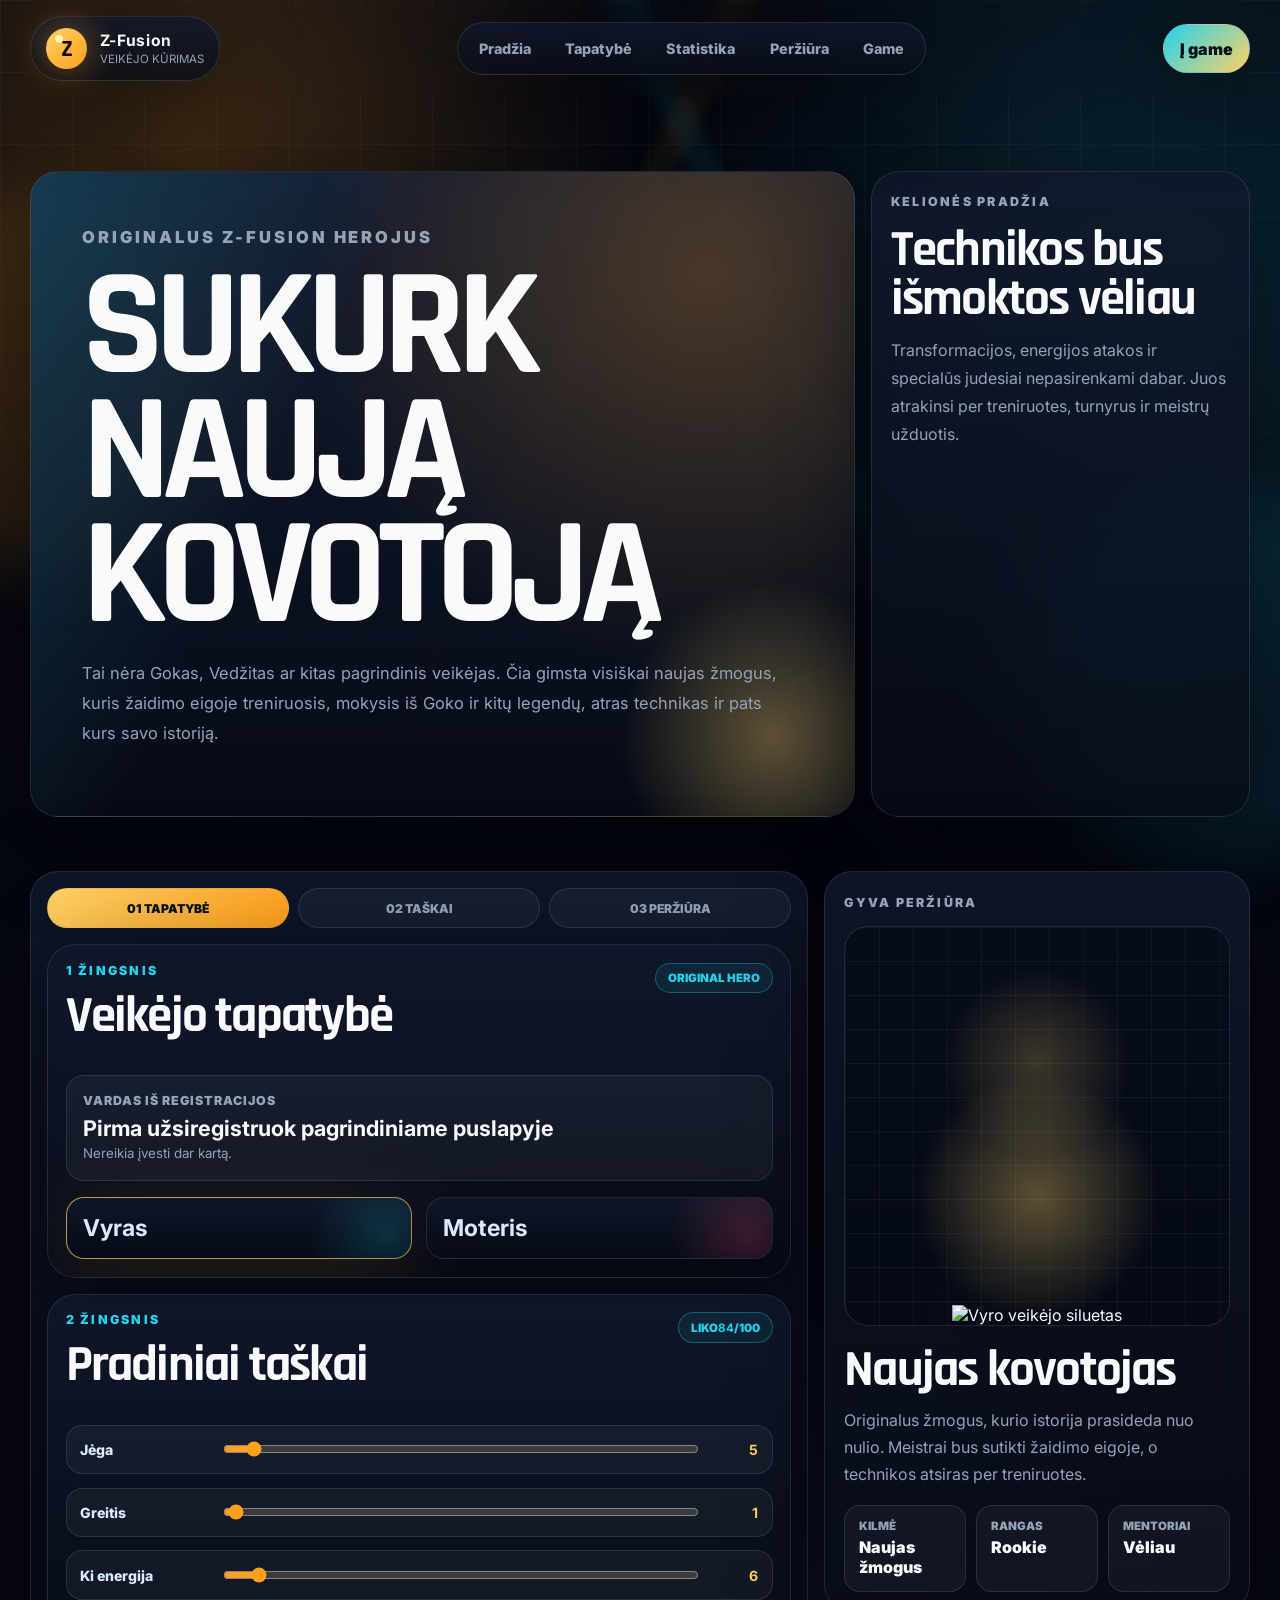
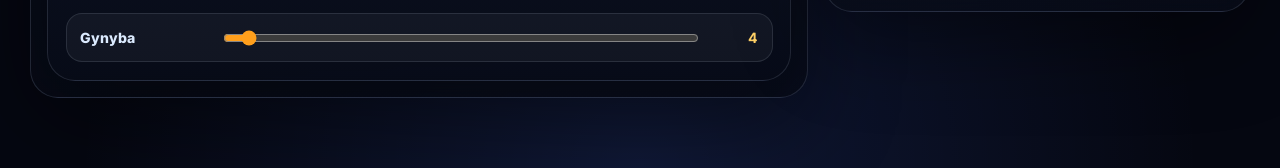
==== commit ab926d45: "Add Z-Fusion game hub Co-authored-by: Adrijuszxc17 <Adrijuszxc17@users.noreply.github.com>" ====
--- a/character.html
+++ b/character.html
@@ -29,9 +29,10 @@
       <a href="#identity">Tapatybė</a>
       <a href="#stats">Statistika</a>
       <a href="#preview">Peržiūra</a>
+      <a href="game.html">Game</a>
     </nav>
 
-    <a class="topbar-action" href="#creator">Kurti veikėją</a>
+    <a class="topbar-action" href="game.html">Į game</a>
   </header>
 
   <main>
@@ -57,8 +58,8 @@
     </section>
 
     <section id="creator" class="creator-shell">
-      <input class="gender-switch" id="gender-male" type="radio" name="gender-preview" checked>
-      <input class="gender-switch" id="gender-female" type="radio" name="gender-preview">
+      <input class="gender-switch" id="gender-male" type="radio" name="gender-preview" value="male" checked>
+      <input class="gender-switch" id="gender-female" type="radio" name="gender-preview" value="female">
 
       <form class="builder-form" action="#" method="post">
         <div class="creation-steps" aria-label="Veikėjo kūrimo žingsniai">
--- a/styles.css
+++ b/styles.css
@@ -120,6 +120,10 @@
 .builder-panel,
 .gender-card,
 .live-preview,
+.player-status-panel,
+.next-action-card,
+.game-card,
+.bottom-chat,
 .table-card {
   border: 1px solid var(--line);
   background: linear-gradient(180deg, rgba(17, 24, 43, 0.84), rgba(8, 12, 24, 0.76));
@@ -203,6 +207,7 @@
 .auth-section,
 .character-hero,
 .creator-shell,
+.game-shell,
 .panel-section,
 .analytics-layout {
   width: min(1220px, calc(100% - 2rem));
@@ -893,6 +898,320 @@
   font-weight: 900;
 }
 
+.game-shell {
+  padding: 3.6rem 0 9rem;
+}
+
+.game-hero {
+  display: grid;
+  grid-template-columns: minmax(0, 1fr) minmax(320px, 0.42fr);
+  gap: 1rem;
+  margin-bottom: 1rem;
+}
+
+.player-status-panel,
+.next-action-card,
+.game-card {
+  padding: 1.2rem;
+  border-radius: var(--radius-lg);
+}
+
+.player-summary {
+  display: grid;
+  grid-template-columns: auto 1fr;
+  gap: 1rem;
+  align-items: center;
+  margin-bottom: 1.2rem;
+}
+
+.mini-silhouette,
+.chat-character {
+  position: relative;
+  display: grid;
+  place-items: end center;
+  overflow: hidden;
+  background:
+    radial-gradient(circle at 50% 34%, rgba(255, 209, 102, 0.24), transparent 35%),
+    rgba(255, 255, 255, 0.045);
+  border: 1px solid var(--line);
+  border-radius: 22px;
+}
+
+.mini-silhouette {
+  width: 8rem;
+  height: 9rem;
+}
+
+.game-silhouette {
+  max-width: 84%;
+  max-height: 92%;
+  object-fit: contain;
+  filter: drop-shadow(0 0 28px rgba(255, 209, 102, 0.28));
+}
+
+.rank-badge {
+  display: inline-flex;
+  padding: 0.45rem 0.7rem;
+  color: #07111f;
+  font-weight: 900;
+  background: linear-gradient(135deg, var(--gold), var(--orange));
+  border-radius: 999px;
+}
+
+.status-bars {
+  display: grid;
+  gap: 0.85rem;
+}
+
+.resource-row {
+  display: grid;
+  grid-template-columns: 5.5rem 1fr 5rem;
+  gap: 0.75rem;
+  align-items: center;
+}
+
+.resource-row span,
+.resource-row strong {
+  font-weight: 900;
+}
+
+.resource-row div {
+  height: 0.85rem;
+  overflow: hidden;
+  background: rgba(148, 163, 184, 0.13);
+  border-radius: 999px;
+}
+
+.resource-row i {
+  display: block;
+  width: var(--value);
+  height: 100%;
+  background: linear-gradient(90deg, var(--green), var(--cyan));
+  border-radius: inherit;
+}
+
+.ki-row i {
+  background: linear-gradient(90deg, var(--cyan), var(--blue));
+}
+
+.stamina-row i {
+  background: linear-gradient(90deg, var(--gold), var(--orange));
+}
+
+.xp-row i {
+  background: linear-gradient(90deg, var(--orange), var(--red));
+}
+
+.next-action-card p,
+.mentor-status p {
+  color: var(--muted);
+  line-height: 1.7;
+}
+
+.game-grid {
+  display: grid;
+  grid-template-columns: repeat(2, minmax(0, 1fr));
+  gap: 1rem;
+  margin-bottom: 1rem;
+}
+
+.lower-grid {
+  grid-template-columns: minmax(0, 0.9fr) minmax(320px, 0.62fr);
+}
+
+.quest-list,
+.locked-grid,
+.inventory-grid {
+  display: grid;
+  gap: 0.75rem;
+}
+
+.quest-list div,
+.locked-grid span,
+.inventory-grid div {
+  padding: 0.9rem;
+  background: rgba(255, 255, 255, 0.045);
+  border: 1px solid var(--line);
+  border-radius: 16px;
+}
+
+.quest-list div {
+  display: flex;
+  justify-content: space-between;
+  gap: 1rem;
+}
+
+.quest-list span,
+.event-log,
+.inventory-grid small {
+  color: var(--muted);
+}
+
+.event-log {
+  display: grid;
+  gap: 0.8rem;
+  margin: 0;
+  padding-left: 1.2rem;
+  line-height: 1.7;
+}
+
+.locked-grid {
+  grid-template-columns: repeat(2, minmax(0, 1fr));
+}
+
+.locked-grid span {
+  color: #ffd3db;
+  font-weight: 900;
+  background: rgba(255, 77, 109, 0.08);
+}
+
+.game-map {
+  position: relative;
+  min-height: 21rem;
+  overflow: hidden;
+  background:
+    radial-gradient(circle at 25% 32%, rgba(255, 159, 28, 0.18), transparent 18%),
+    radial-gradient(circle at 70% 60%, rgba(34, 211, 238, 0.18), transparent 22%),
+    linear-gradient(rgba(255, 255, 255, 0.045) 1px, transparent 1px),
+    linear-gradient(90deg, rgba(255, 255, 255, 0.045) 1px, transparent 1px),
+    rgba(4, 9, 20, 0.62);
+  background-size: auto, auto, 34px 34px, 34px 34px, auto;
+  border: 1px solid var(--line);
+  border-radius: 24px;
+}
+
+.map-node {
+  position: absolute;
+  padding: 0.5rem 0.75rem;
+  color: var(--text);
+  font-size: 0.78rem;
+  font-weight: 900;
+  background: rgba(5, 7, 17, 0.82);
+  border: 1px solid rgba(34, 211, 238, 0.38);
+  border-radius: 999px;
+  box-shadow: 0 0 28px rgba(34, 211, 238, 0.18);
+}
+
+.home-node {
+  top: 22%;
+  left: 18%;
+}
+
+.training-node {
+  top: 48%;
+  left: 42%;
+}
+
+.arena-node {
+  right: 18%;
+  bottom: 24%;
+}
+
+.masters-node {
+  top: 20%;
+  right: 17%;
+}
+
+.map-node.locked {
+  color: #ffd3db;
+  border-color: rgba(255, 77, 109, 0.36);
+}
+
+.inventory-grid {
+  grid-template-columns: repeat(2, minmax(0, 1fr));
+}
+
+.inventory-grid div {
+  display: grid;
+  gap: 0.35rem;
+}
+
+.inventory-grid span {
+  font-size: 1.8rem;
+}
+
+.bottom-chat {
+  position: fixed;
+  right: 1rem;
+  bottom: 1rem;
+  left: 1rem;
+  z-index: 30;
+  display: grid;
+  grid-template-columns: auto minmax(180px, 0.38fr) minmax(280px, 1fr);
+  gap: 0.9rem;
+  align-items: center;
+  width: min(1220px, calc(100% - 2rem));
+  margin: 0 auto;
+  padding: 0.85rem;
+  border-radius: 24px;
+}
+
+.chat-character {
+  width: 4.6rem;
+  height: 4.6rem;
+  border-radius: 18px;
+}
+
+.chat-copy span,
+.chat-copy p {
+  color: var(--muted);
+}
+
+.chat-copy span {
+  display: block;
+  font-size: 0.72rem;
+  font-weight: 900;
+  text-transform: uppercase;
+}
+
+.chat-copy strong {
+  display: block;
+  margin: 0.15rem 0;
+  font-size: 1.1rem;
+}
+
+.chat-copy p {
+  margin: 0;
+  font-size: 0.88rem;
+}
+
+.chat-form {
+  display: grid;
+  grid-template-columns: 1fr auto;
+  gap: 0.7rem;
+  align-items: center;
+}
+
+.chat-form label {
+  position: absolute;
+  width: 1px;
+  height: 1px;
+  overflow: hidden;
+  clip: rect(0 0 0 0);
+}
+
+.chat-form input {
+  min-height: 3rem;
+  padding: 0 1rem;
+  color: var(--text);
+  font: inherit;
+  font-weight: 700;
+  outline: none;
+  background: rgba(255, 255, 255, 0.055);
+  border: 1px solid rgba(148, 163, 184, 0.2);
+  border-radius: 999px;
+}
+
+.chat-form input:focus {
+  border-color: rgba(34, 211, 238, 0.72);
+  box-shadow: 0 0 0 4px rgba(34, 211, 238, 0.12);
+}
+
+.chat-form .button {
+  border: 0;
+  cursor: pointer;
+}
+
 .panel-section {
   padding: 3.6rem 0;
 }
@@ -1208,6 +1527,9 @@
   .auth-section,
   .character-hero,
   .creator-shell,
+  .game-hero,
+  .game-grid,
+  .lower-grid,
   .section-title,
   .analytics-layout {
     grid-template-columns: 1fr;
@@ -1226,6 +1548,7 @@
   .auth-section,
   .character-hero,
   .creator-shell,
+  .game-shell,
   .panel-section,
   .analytics-layout {
     width: min(100% - 1rem, 620px);
@@ -1245,12 +1568,23 @@
   .creation-steps,
   .form-grid,
   .gender-grid,
-  .preview-stats {
+  .preview-stats,
+  .locked-grid,
+  .inventory-grid,
+  .bottom-chat,
+  .chat-form {
     grid-template-columns: 1fr;
   }
 
-  .point-control {
+  .point-control,
+  .resource-row,
+  .player-summary {
     grid-template-columns: 1fr;
+  }
+
+  .bottom-chat {
+    position: static;
+    margin-bottom: 1rem;
   }
 
   .bar-row {
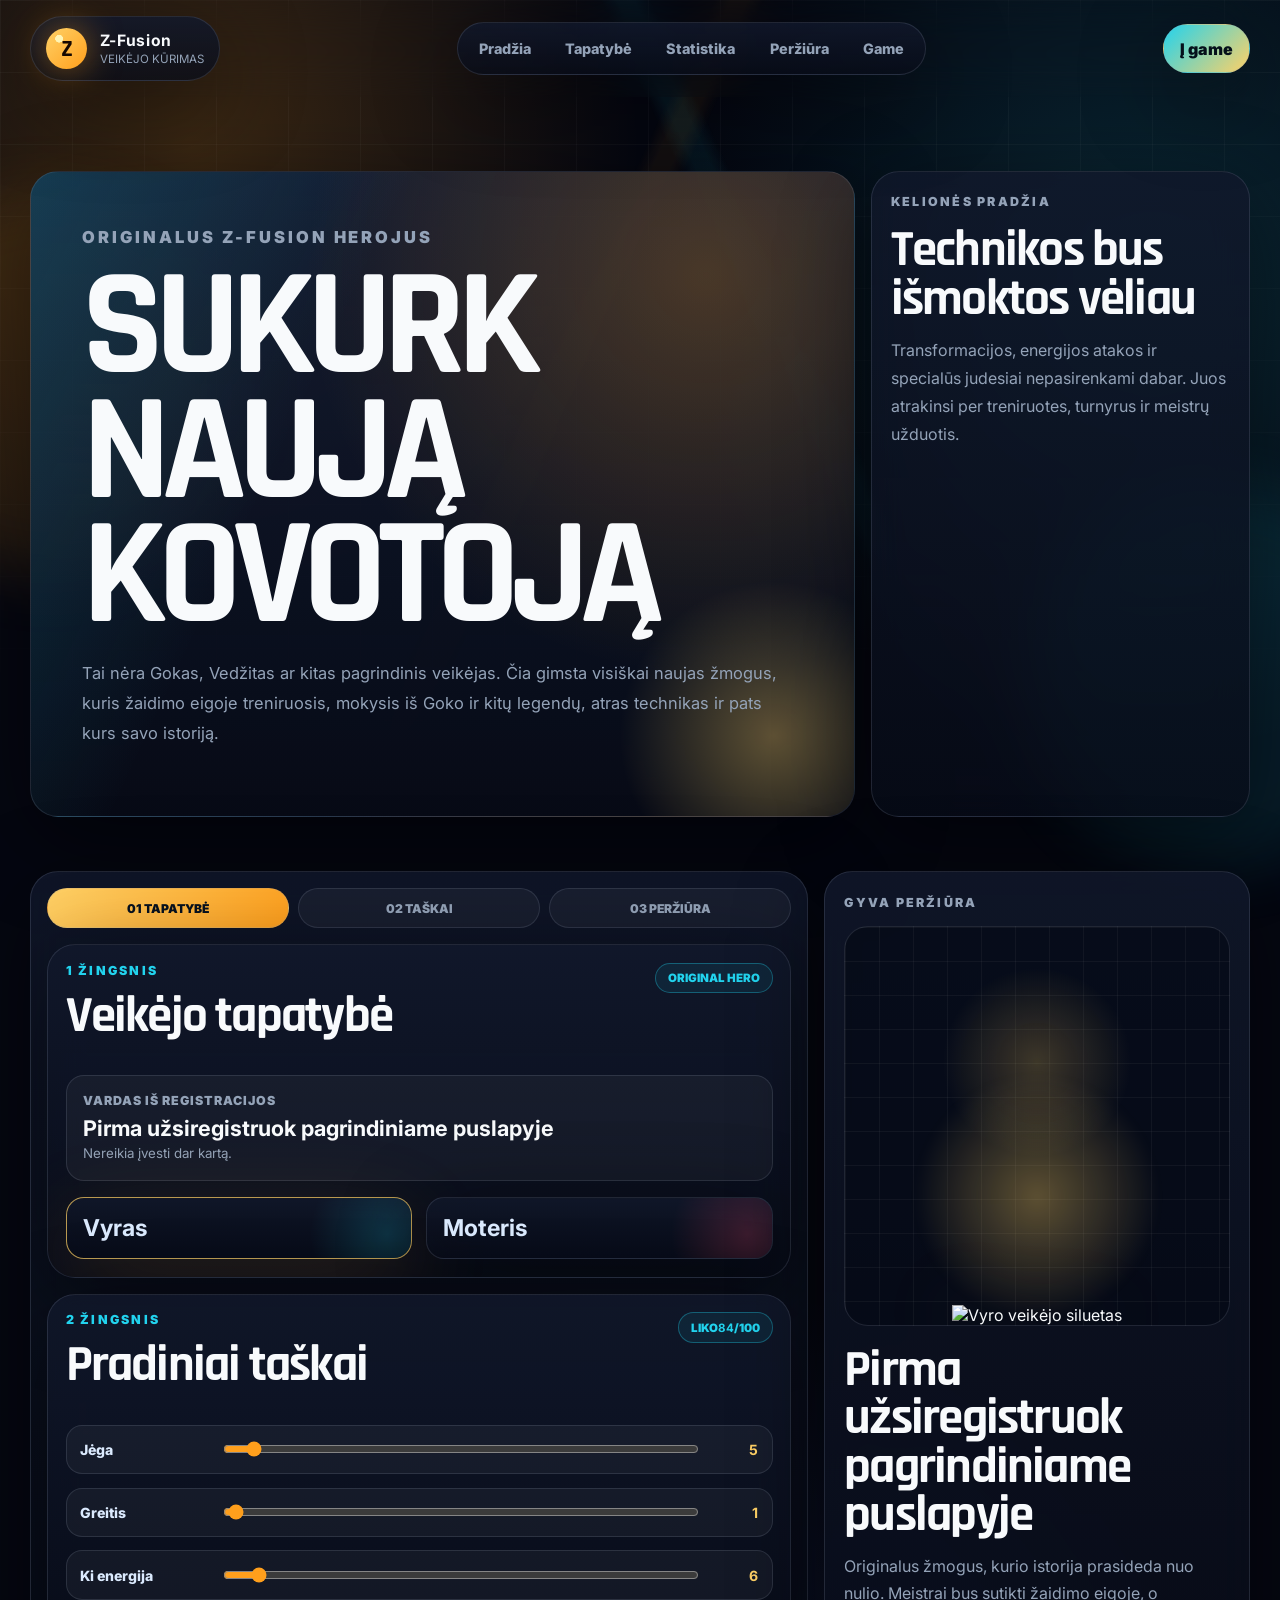
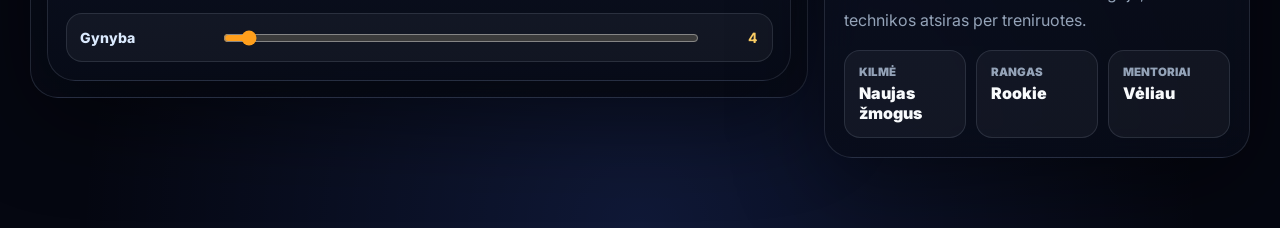
==== commit 171a9e53: "Use registered name in character and game views Co-authored-by: Adrijuszxc17 <Adrijuszxc17@users.nor" ====
--- a/character.html
+++ b/character.html
@@ -142,7 +142,7 @@
           <img class="silhouette silhouette-female" src="photo/character/female.png" alt="Merginos veikėjo siluetas">
         </div>
 
-        <h2>Naujas kovotojas</h2>
+        <h2 id="character-preview-name">Vardas bus įkeltas</h2>
         <p>
           Originalus žmogus, kurio istorija prasideda nuo nulio. Meistrai bus
           sutikti žaidimo eigoje, o technikos atsiras per treniruotes.
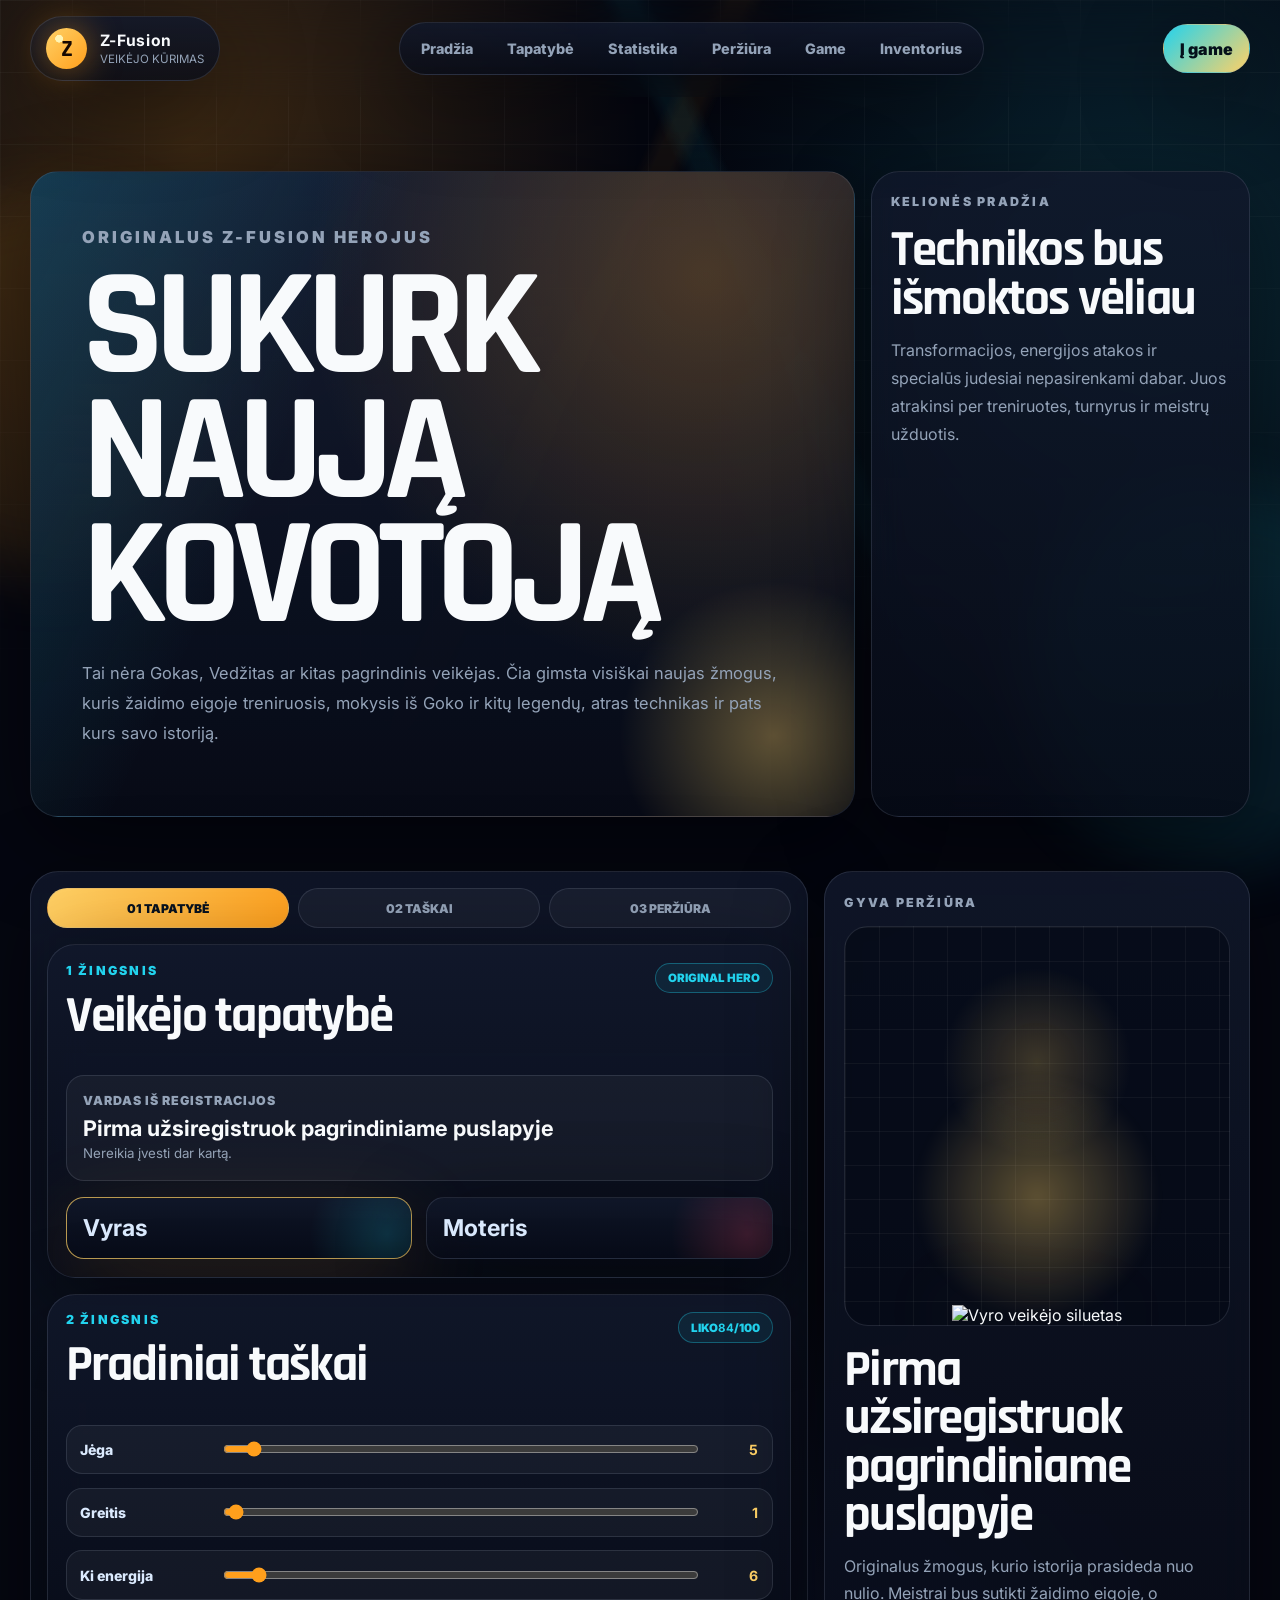
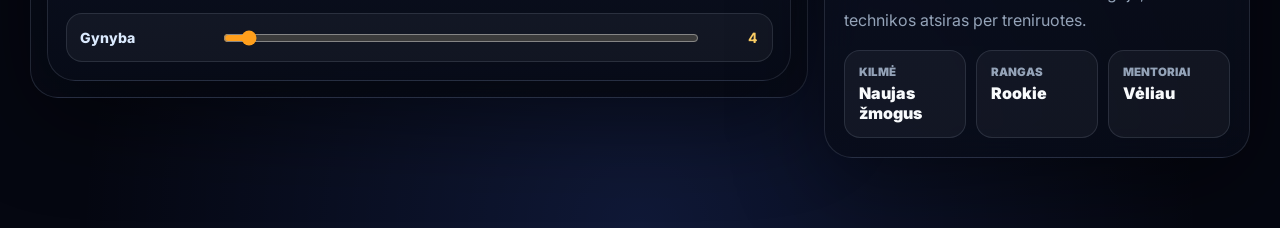
==== commit 5413d739: "Add drag and drop inventory page Co-authored-by: Adrijuszxc17 <Adrijuszxc17@users.noreply.github.com" ====
--- a/character.html
+++ b/character.html
@@ -30,6 +30,7 @@
       <a href="#stats">Statistika</a>
       <a href="#preview">Peržiūra</a>
       <a href="game.html">Game</a>
+      <a href="inventory.html">Inventorius</a>
     </nav>
 
     <a class="topbar-action" href="game.html">Į game</a>
--- a/styles.css
+++ b/styles.css
@@ -124,6 +124,12 @@
 .next-action-card,
 .game-card,
 .bottom-chat,
+.inventory-player-chip,
+.equipment-panel,
+.inventory-bag,
+.equipment-slot,
+.quick-slot,
+.bag-item,
 .table-card {
   border: 1px solid var(--line);
   background: linear-gradient(180deg, rgba(17, 24, 43, 0.84), rgba(8, 12, 24, 0.76));
@@ -208,6 +214,7 @@
 .character-hero,
 .creator-shell,
 .game-shell,
+.inventory-shell,
 .panel-section,
 .analytics-layout {
   width: min(1220px, calc(100% - 2rem));
@@ -1212,6 +1219,230 @@
   cursor: pointer;
 }
 
+.inventory-shell {
+  padding: 3.6rem 0 5rem;
+}
+
+.inventory-header {
+  display: grid;
+  grid-template-columns: minmax(0, 1fr) minmax(240px, 0.34fr);
+  gap: 1rem;
+  align-items: end;
+  margin-bottom: 1rem;
+}
+
+.inventory-header p {
+  max-width: 720px;
+  color: var(--muted);
+  line-height: 1.7;
+}
+
+.inventory-player-chip {
+  padding: 1rem;
+  border-radius: var(--radius-md);
+}
+
+.inventory-player-chip span {
+  display: block;
+  color: var(--muted);
+  font-size: 0.72rem;
+  font-weight: 900;
+  text-transform: uppercase;
+}
+
+.inventory-player-chip strong {
+  display: block;
+  margin-top: 0.25rem;
+  font-size: 1.45rem;
+}
+
+.inventory-layout {
+  display: grid;
+  grid-template-columns: minmax(420px, 0.92fr) minmax(340px, 0.72fr);
+  gap: 1rem;
+  align-items: start;
+}
+
+.equipment-panel,
+.inventory-bag {
+  padding: 1.2rem;
+  border-radius: var(--radius-lg);
+}
+
+.equipment-stage {
+  position: relative;
+  min-height: 39rem;
+  margin-bottom: 1rem;
+  background:
+    radial-gradient(circle at 50% 42%, rgba(255, 209, 102, 0.2), transparent 28%),
+    linear-gradient(rgba(255, 255, 255, 0.045) 1px, transparent 1px),
+    linear-gradient(90deg, rgba(255, 255, 255, 0.045) 1px, transparent 1px),
+    rgba(4, 9, 20, 0.62);
+  background-size: auto, 34px 34px, 34px 34px, auto;
+  border: 1px solid var(--line);
+  border-radius: 24px;
+}
+
+.inventory-silhouette {
+  position: absolute;
+  inset: 5rem 30% 2rem 30%;
+  display: grid;
+  place-items: end center;
+  overflow: hidden;
+  pointer-events: none;
+}
+
+.equipment-slot,
+.quick-slot {
+  min-height: 6.4rem;
+  padding: 0.75rem;
+  border-radius: 18px;
+  transition: 180ms ease;
+}
+
+.equipment-slot {
+  position: absolute;
+  width: 10.5rem;
+}
+
+.equipment-slot span,
+.quick-slot span {
+  display: block;
+  color: var(--muted);
+  font-size: 0.72rem;
+  font-weight: 900;
+  text-transform: uppercase;
+}
+
+.equipment-slot strong,
+.quick-slot strong {
+  display: block;
+  margin-top: 0.25rem;
+}
+
+.head-slot {
+  top: 1rem;
+  left: 50%;
+  transform: translateX(-50%);
+}
+
+.clothes-slot {
+  top: 11rem;
+  right: 1rem;
+}
+
+.bracelet-slot {
+  top: 11rem;
+  left: 1rem;
+}
+
+.wraps-slot {
+  bottom: 9.5rem;
+  left: 1rem;
+}
+
+.boots-slot {
+  right: 1rem;
+  bottom: 9.5rem;
+}
+
+.drop-slot.is-over {
+  border-color: rgba(255, 209, 102, 0.8);
+  box-shadow: 0 0 0 4px rgba(255, 209, 102, 0.12), var(--shadow);
+}
+
+.quick-slots {
+  display: grid;
+  grid-template-columns: repeat(3, minmax(0, 1fr));
+  gap: 0.75rem;
+}
+
+.bag-grid {
+  display: grid;
+  grid-template-columns: repeat(2, minmax(0, 1fr));
+  gap: 0.75rem;
+}
+
+.bag-item {
+  display: grid;
+  gap: 0.45rem;
+  min-height: 9.5rem;
+  padding: 0.85rem;
+  color: var(--text);
+  font: inherit;
+  text-align: left;
+  border-radius: 18px;
+  cursor: grab;
+  transition: 180ms ease;
+}
+
+.bag-item:active {
+  cursor: grabbing;
+}
+
+.bag-item:hover,
+.bag-item:focus-visible {
+  transform: translateY(-3px);
+  border-color: rgba(34, 211, 238, 0.5);
+}
+
+.bag-item.is-dragging {
+  opacity: 0.55;
+}
+
+.bag-item small {
+  color: var(--muted);
+}
+
+.item-photo {
+  display: grid;
+  width: 3.4rem;
+  height: 3.4rem;
+  place-items: center;
+  color: #07111f;
+  font-family: "Rajdhani", "Inter", sans-serif;
+  font-size: 1.3rem;
+  font-weight: 700;
+  background: linear-gradient(135deg, var(--gold), var(--orange));
+  border-radius: 1rem;
+  box-shadow: 0 0 28px rgba(255, 159, 28, 0.24);
+}
+
+.clothes-photo,
+.ki-photo {
+  background: linear-gradient(135deg, var(--cyan), var(--blue));
+}
+
+.bracelet-photo,
+.health-photo {
+  background: linear-gradient(135deg, #ff9ac1, var(--red));
+}
+
+.wraps-photo,
+.bean-photo {
+  background: linear-gradient(135deg, var(--green), var(--cyan));
+}
+
+.is-equipped {
+  min-height: auto;
+  padding: 0;
+  background: transparent;
+  border: 0;
+  box-shadow: none;
+  cursor: default;
+}
+
+.is-equipped .item-photo {
+  width: 2.7rem;
+  height: 2.7rem;
+}
+
+.inventory-hint {
+  margin: 1rem 0 0;
+  color: var(--muted);
+  line-height: 1.7;
+}
+
 .panel-section {
   padding: 3.6rem 0;
 }
@@ -1530,6 +1761,8 @@
   .game-hero,
   .game-grid,
   .lower-grid,
+  .inventory-header,
+  .inventory-layout,
   .section-title,
   .analytics-layout {
     grid-template-columns: 1fr;
@@ -1549,6 +1782,7 @@
   .character-hero,
   .creator-shell,
   .game-shell,
+  .inventory-shell,
   .panel-section,
   .analytics-layout {
     width: min(100% - 1rem, 620px);
@@ -1572,7 +1806,9 @@
   .locked-grid,
   .inventory-grid,
   .bottom-chat,
-  .chat-form {
+  .chat-form,
+  .quick-slots,
+  .bag-grid {
     grid-template-columns: 1fr;
   }
 
@@ -1585,6 +1821,26 @@
   .bottom-chat {
     position: static;
     margin-bottom: 1rem;
+  }
+
+  .equipment-stage {
+    display: grid;
+    gap: 0.75rem;
+    min-height: auto;
+    padding: 0.75rem;
+  }
+
+  .equipment-slot {
+    position: static;
+    width: auto;
+    transform: none;
+  }
+
+  .inventory-silhouette {
+    position: relative;
+    inset: auto;
+    min-height: 20rem;
+    order: -1;
   }
 
   .bar-row {
